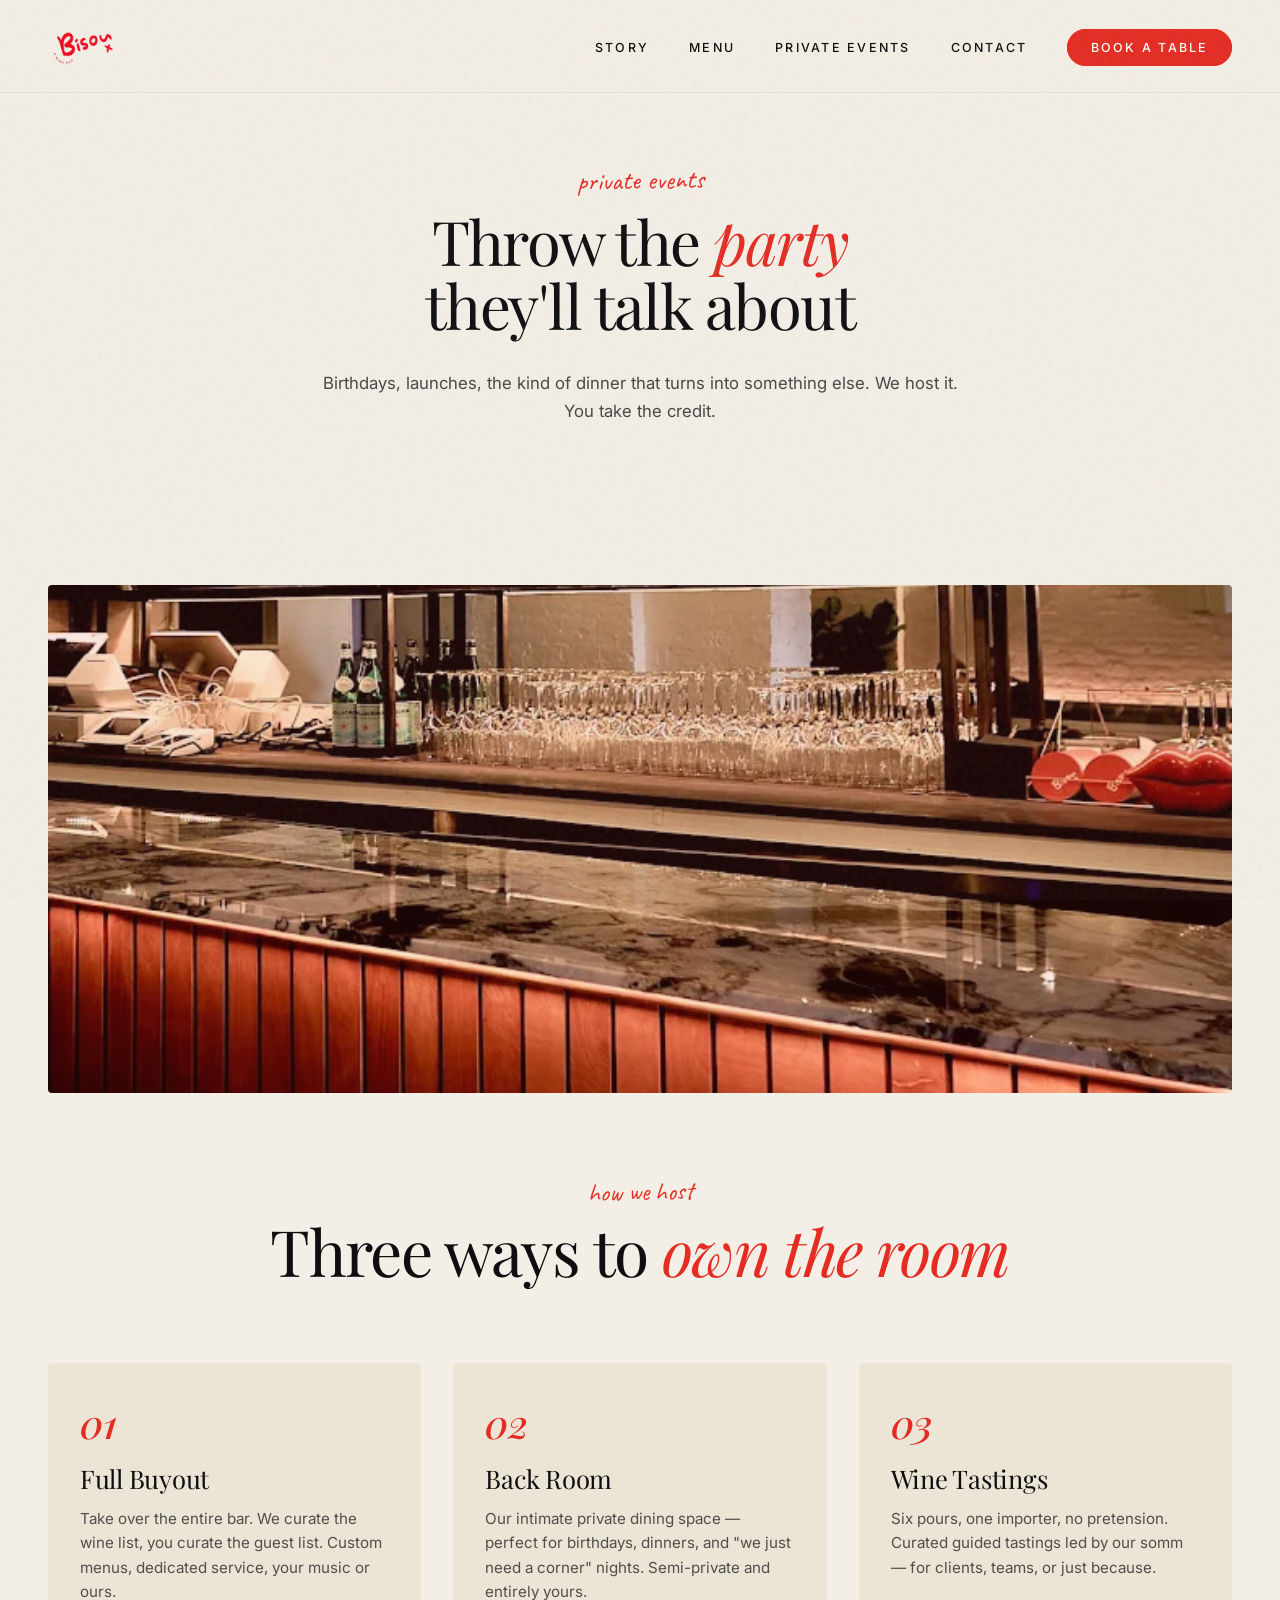
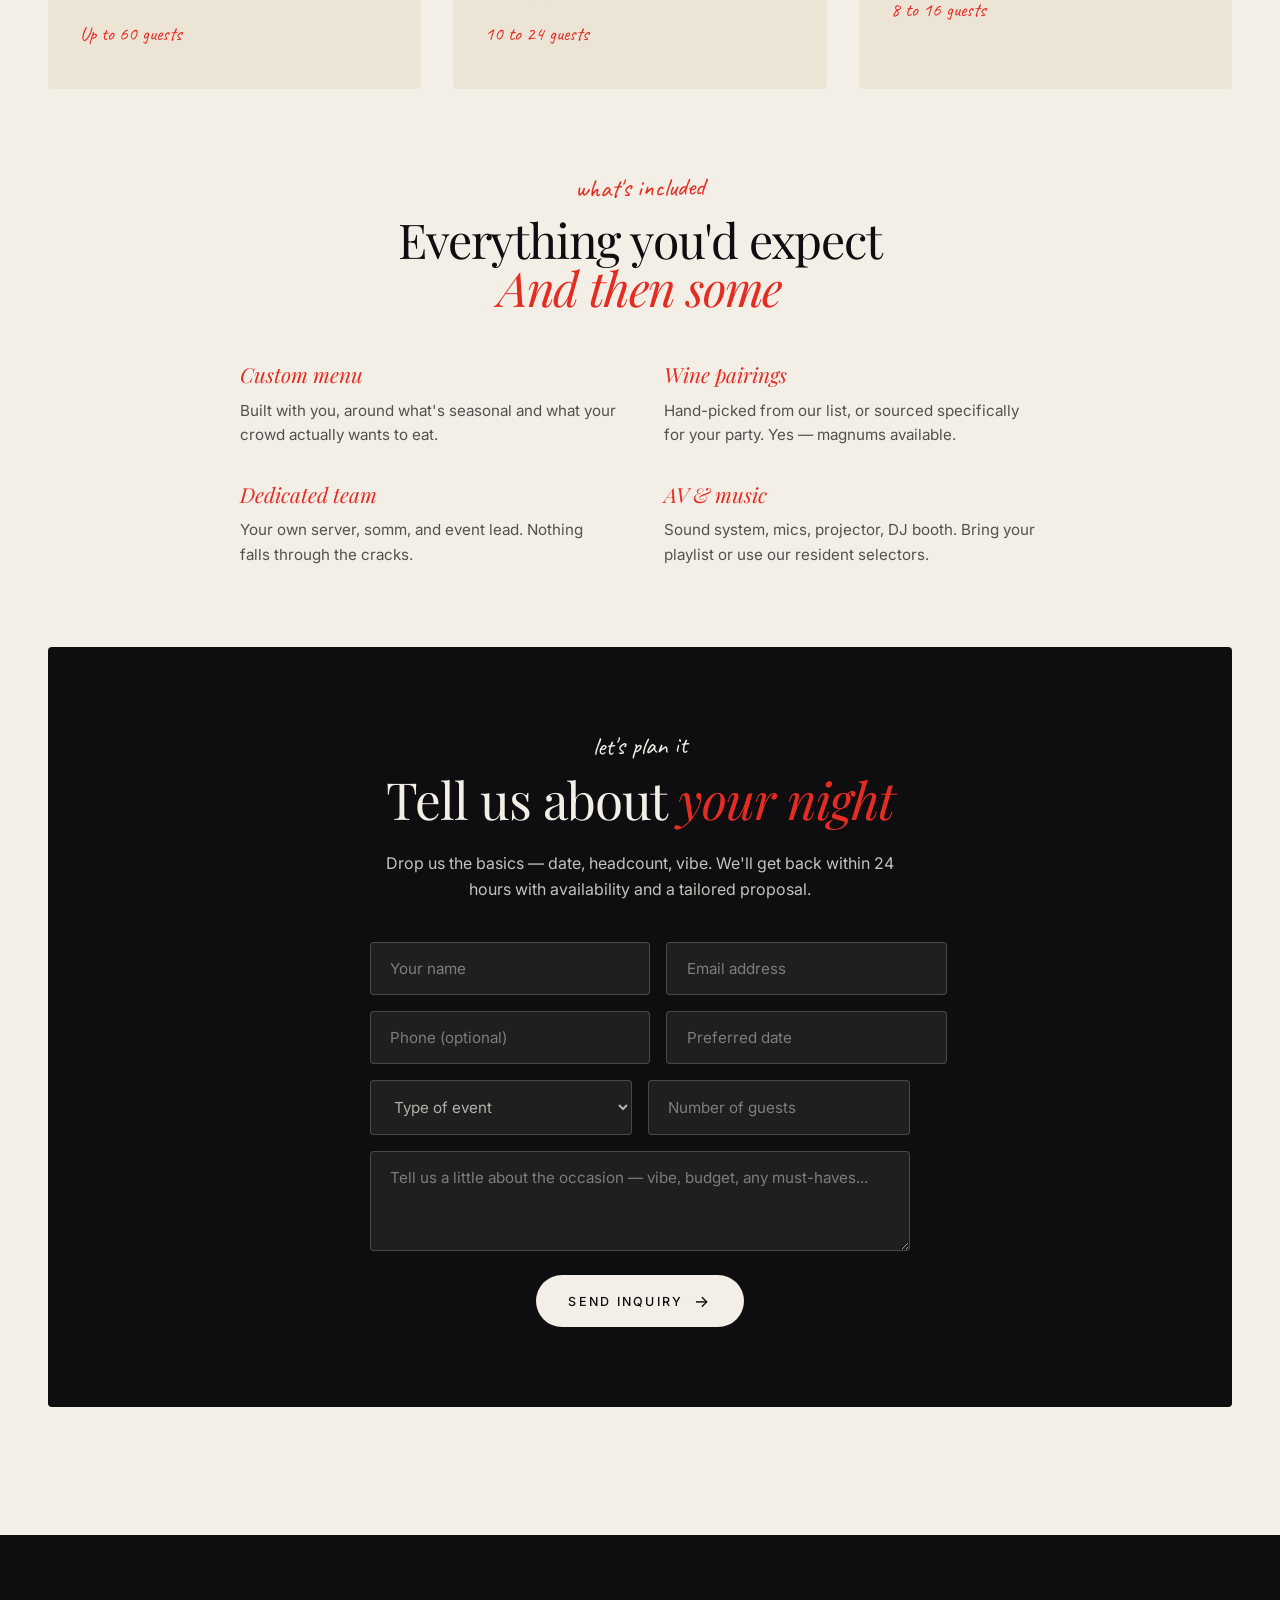
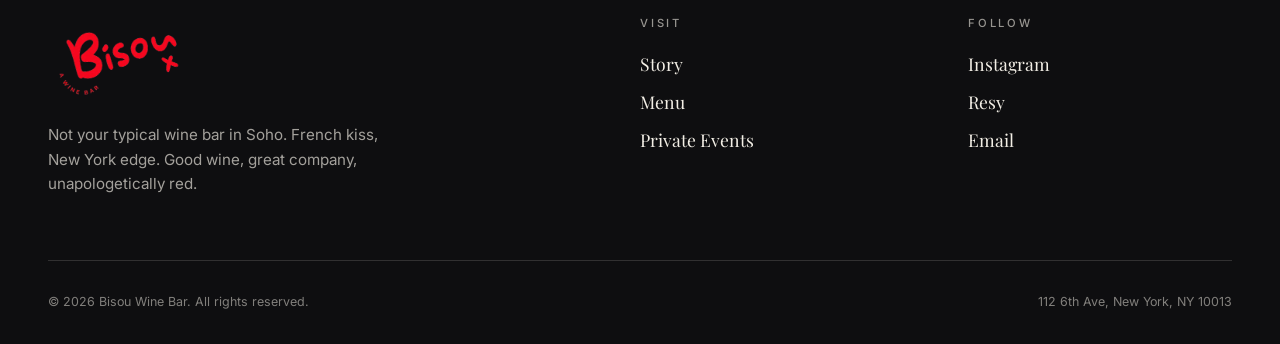
==== events.html @ 3c7ae7d9 "Initial Bisou website" ====
<!DOCTYPE html>
<html lang="en">
<head>
<meta charset="UTF-8">
<meta name="viewport" content="width=device-width, initial-scale=1.0">

<title>Private Events — Bisou Wine Bar Soho NYC | Buyouts, Private Dining, Tastings</title>
<meta name="description" content="Host your private event at Bisou Wine Bar in Soho. Full buyouts up to 60 guests, back-room private dining, wine tastings, and chef's table experiences.">
<link rel="canonical" href="https://bisounyc.com/events.html">
<meta name="robots" content="index, follow">

<meta property="og:title" content="Private Events at Bisou Wine Bar Soho NYC">
<meta property="og:description" content="Buyouts, private dining, wine tastings — turn your night into something they'll talk about.">
<meta property="og:url" content="https://bisounyc.com/events.html">
<meta property="og:type" content="website">

<script type="application/ld+json">
{
  "@context": "https://schema.org",
  "@type": "Service",
  "name": "Private Events at Bisou Wine Bar",
  "provider": {
    "@type": "BarOrPub",
    "name": "Bisou Wine Bar",
    "address": {
      "@type": "PostalAddress",
      "streetAddress": "112 6th Ave",
      "addressLocality": "New York",
      "addressRegion": "NY",
      "postalCode": "10013"
    }
  },
  "description": "Private dining, full buyouts, wine tastings and chef's table experiences in Soho, NYC.",
  "areaServed": "New York",
  "serviceType": "Private Event Venue"
}
</script>

<link rel="preconnect" href="https://fonts.googleapis.com">
<link rel="preconnect" href="https://fonts.gstatic.com" crossorigin>
<link href="https://fonts.googleapis.com/css2?family=Playfair+Display:ital,wght@0,400;0,500;0,700;1,400;1,500;1,700&family=Inter:wght@300;400;500;600&family=Caveat:wght@400;600&display=swap" rel="stylesheet">
<link rel="stylesheet" href="styles.css">
</head>
<body>

<nav id="nav" class="solid" aria-label="Main navigation">
  <a href="index.html" class="nav-logo" aria-label="Bisou home"><img src="images/logo.png" alt="Bisou — A Wine Bar"></a>
  <ul class="nav-links">
    <li><a href="index.html#story">Story</a></li>
    <li><a href="menu.html">Menu</a></li>
    <li><a href="events.html">Private Events</a></li>
    <li><a href="index.html#contact">Contact</a></li>
    <li><a href="https://resy.com/cities/new-york-ny/venues/bisou" target="_blank" rel="noopener" class="nav-cta" data-resy>Book a Table</a></li>
  </ul>
</nav>

<header class="page-hero">
  <span class="section-label">private events</span>
  <h1>Throw the <em>party</em><br>they'll talk about</h1>
  <p class="lead">Birthdays, launches, the kind of dinner that turns into something else. We host it. You take the credit.</p>
</header>

<main class="events-page">

  <div class="events-hero-image" role="img" aria-label="Private event setup at Bisou Wine Bar"></div>

  <section style="margin-bottom: 5rem;">
    <span class="section-label" style="display: block; text-align: center;">how we host</span>
    <h2 class="section-title" style="text-align: center;">Three ways to <em>own the room</em></h2>
  </section>

  <div class="events-types">
    <div class="event-type">
      <div class="num">01</div>
      <h3>Full Buyout</h3>
      <p>Take over the entire bar. We curate the wine list, you curate the guest list. Custom menus, dedicated service, your music or ours.</p>
      <span class="capacity">Up to 60 guests</span>
    </div>
    <div class="event-type">
      <div class="num">02</div>
      <h3>Back Room</h3>
      <p>Our intimate private dining space — perfect for birthdays, dinners, and "we just need a corner" nights. Semi-private and entirely yours.</p>
      <span class="capacity">10 to 24 guests</span>
    </div>
    <div class="event-type">
      <div class="num">03</div>
      <h3>Wine Tastings</h3>
      <p>Six pours, one importer, no pretension. Curated guided tastings led by our somm — for clients, teams, or just because.</p>
      <span class="capacity">8 to 16 guests</span>
    </div>
  </div>

  <section style="margin-bottom: 5rem;">
    <div style="max-width: 800px; margin: 0 auto; text-align: center;">
      <span class="section-label">what's included</span>
      <h2 class="section-title" style="font-size: clamp(2rem, 4vw, 3rem);">Everything you'd expect<br><em>And then some</em></h2>
      <div style="display: grid; grid-template-columns: repeat(2, 1fr); gap: 2rem 3rem; margin-top: 3rem; text-align: left;">
        <div>
          <div style="font-family: var(--display); font-style: italic; color: var(--bisou-red); font-size: 1.3rem; margin-bottom: 0.5rem;">Custom menu</div>
          <p style="color: rgba(14,14,16,0.7); font-size: 0.95rem; line-height: 1.6;">Built with you, around what's seasonal and what your crowd actually wants to eat.</p>
        </div>
        <div>
          <div style="font-family: var(--display); font-style: italic; color: var(--bisou-red); font-size: 1.3rem; margin-bottom: 0.5rem;">Wine pairings</div>
          <p style="color: rgba(14,14,16,0.7); font-size: 0.95rem; line-height: 1.6;">Hand-picked from our list, or sourced specifically for your party. Yes — magnums available.</p>
        </div>
        <div>
          <div style="font-family: var(--display); font-style: italic; color: var(--bisou-red); font-size: 1.3rem; margin-bottom: 0.5rem;">Dedicated team</div>
          <p style="color: rgba(14,14,16,0.7); font-size: 0.95rem; line-height: 1.6;">Your own server, somm, and event lead. Nothing falls through the cracks.</p>
        </div>
        <div>
          <div style="font-family: var(--display); font-style: italic; color: var(--bisou-red); font-size: 1.3rem; margin-bottom: 0.5rem;">AV & music</div>
          <p style="color: rgba(14,14,16,0.7); font-size: 0.95rem; line-height: 1.6;">Sound system, mics, projector, DJ booth. Bring your playlist or use our resident selectors.</p>
        </div>
      </div>
    </div>
  </section>

  <!-- INQUIRY FORM -->
  <div class="event-cta">
    <span class="section-label" style="color: var(--warm-ivory);">let's plan it</span>
    <h2>Tell us about <em>your night</em></h2>
    <p>Drop us the basics — date, headcount, vibe. We'll get back within 24 hours with availability and a tailored proposal.</p>

    <form class="event-form" id="eventForm" onsubmit="handleFormSubmit(event)">
      <div class="form-row">
        <input type="text" name="name" placeholder="Your name" required>
        <input type="email" name="email" placeholder="Email address" required>
      </div>
      <div class="form-row">
        <input type="tel" name="phone" placeholder="Phone (optional)">
        <input type="text" name="date" placeholder="Preferred date" required>
      </div>
      <div class="form-row">
        <select name="type" required>
          <option value="">Type of event</option>
          <option value="buyout">Full buyout</option>
          <option value="backroom">Back room / private dining</option>
          <option value="tasting">Wine tasting</option>
          <option value="other">Something else</option>
        </select>
        <input type="number" name="guests" placeholder="Number of guests" min="2" max="80" required>
      </div>
      <textarea name="details" placeholder="Tell us a little about the occasion — vibe, budget, any must-haves..."></textarea>
      <button type="submit" class="btn btn-light">Send inquiry</button>
    </form>
  </div>

</main>

<!-- FOOTER -->
<footer>
  <div class="footer-top">
    <div class="footer-brand">
      <img src="images/logo.png" alt="Bisou — A Wine Bar" class="footer-logo">
      <p>Not your typical wine bar in Soho. French kiss, New York edge. Good wine, great company, unapologetically red.</p>
    </div>
    <div class="footer-col">
      <h5>Visit</h5>
      <ul>
        <li><a href="index.html#story">Story</a></li>
        <li><a href="menu.html">Menu</a></li>
        <li><a href="events.html">Private Events</a></li>
      </ul>
    </div>
    <div class="footer-col">
      <h5>Follow</h5>
      <ul>
        <li><a href="https://www.instagram.com/bisoubarnyc/" target="_blank" rel="noopener">Instagram</a></li>
        <li><a href="https://resy.com/cities/ny/bisou" target="_blank" rel="noopener">Resy</a></li>
        <li><a href="mailto:hello@bisounyc.com">Email</a></li>
      </ul>
    </div>
  </div>
  <div class="footer-bottom">
    <span>© 2026 Bisou Wine Bar. All rights reserved.</span>
    <span>112 6th Ave, New York, NY 10013</span>
  </div>
</footer>

<script async src="https://widgets.resy.com/embed.js"></script>
<script src="script.js"></script>
<script>
  function handleFormSubmit(e) {
    e.preventDefault();
    const data = new FormData(e.target);
    const subject = encodeURIComponent('Private event inquiry — ' + (data.get('name') || ''));
    const body = encodeURIComponent(
      `Name: ${data.get('name')}\n` +
      `Email: ${data.get('email')}\n` +
      `Phone: ${data.get('phone') || '—'}\n` +
      `Date: ${data.get('date')}\n` +
      `Event type: ${data.get('type')}\n` +
      `Guests: ${data.get('guests')}\n\n` +
      `Details:\n${data.get('details') || '—'}`
    );
    window.location.href = `mailto:events@bisounyc.com?subject=${subject}&body=${body}`;
  }
</script>
</body>
</html>
---- styles.css ----
:root {
  --bisou-red: #E42C23;
  --bisou-red-deep: #B8221A;
  --warm-ivory: #F3EFE6;
  --ivory-soft: #ECE5D6;
  --midnight: #0E0E10;
  --soft-blue: #49607A;
  --deep-wine: #4A0D0D;
  --display: 'Playfair Display', serif;
  --body: 'Inter', sans-serif;
  --hand: 'Caveat', cursive;
}

* { margin: 0; padding: 0; box-sizing: border-box; }
html { scroll-behavior: smooth; }
body {
  font-family: var(--body);
  background: var(--warm-ivory);
  color: var(--midnight);
  overflow-x: hidden;
  font-weight: 400;
  line-height: 1.5;
  -webkit-font-smoothing: antialiased;
}

/* Grain overlay */
body::before {
  content: '';
  position: fixed;
  inset: 0;
  pointer-events: none;
  opacity: 0.06;
  z-index: 9999;
  background-image: url("data:image/svg+xml,%3Csvg viewBox='0 0 200 200' xmlns='http://www.w3.org/2000/svg'%3E%3Cfilter id='n'%3E%3CfeTurbulence type='fractalNoise' baseFrequency='0.9' numOctaves='3'/%3E%3C/filter%3E%3Crect width='100%25' height='100%25' filter='url(%23n)'/%3E%3C/svg%3E");
}

/* ============ NAV ============ */
nav {
  position: fixed;
  top: 0; left: 0; right: 0;
  z-index: 100;
  padding: 1.5rem 3rem;
  display: flex;
  justify-content: space-between;
  align-items: center;
  transition: all 0.4s ease;
  mix-blend-mode: difference;
}

nav.scrolled {
  mix-blend-mode: normal;
  background: rgba(243, 239, 230, 0.92);
  backdrop-filter: blur(20px);
  padding: 1rem 3rem;
  border-bottom: 1px solid rgba(14, 14, 16, 0.06);
}

nav.solid {
  mix-blend-mode: normal;
  background: rgba(243, 239, 230, 0.92);
  backdrop-filter: blur(20px);
  border-bottom: 1px solid rgba(14, 14, 16, 0.06);
}

.nav-logo {
  display: inline-flex;
  align-items: center;
  text-decoration: none;
  line-height: 0;
}

.nav-logo img {
  height: 44px;
  width: auto;
  display: block;
}

.nav-links {
  display: flex;
  gap: 2.5rem;
  list-style: none;
  align-items: center;
}

.nav-links a {
  color: white;
  text-decoration: none;
  font-size: 0.78rem;
  letter-spacing: 0.18em;
  text-transform: uppercase;
  font-weight: 500;
  transition: opacity 0.2s;
}

nav.scrolled .nav-links a,
nav.solid .nav-links a { color: var(--midnight); }

.nav-links a:hover { opacity: 0.6; }

.nav-cta {
  padding: 0.6rem 1.4rem;
  border: 1px solid white;
  color: white !important;
  border-radius: 100px;
  transition: all 0.3s !important;
}

nav.scrolled .nav-cta,
nav.solid .nav-cta {
  border-color: var(--bisou-red);
  background: var(--bisou-red);
  color: white !important;
}

.nav-cta:hover {
  background: white;
  color: var(--midnight) !important;
  opacity: 1 !important;
}

nav.scrolled .nav-cta:hover,
nav.solid .nav-cta:hover {
  background: var(--bisou-red-deep);
  border-color: var(--bisou-red-deep);
  color: white !important;
}

/* ============ HERO ============ */
.hero {
  height: 100vh;
  position: relative;
  overflow: hidden;
  display: flex;
  align-items: flex-end;
  color: white;
}

.hero-video {
  position: absolute;
  inset: 0;
  width: 100%;
  height: 100%;
  object-fit: cover;
  z-index: 0;
}

.hero-overlay {
  position: absolute;
  inset: 0;
  background:
    linear-gradient(180deg, rgba(14,14,16,0.4) 0%, rgba(14,14,16,0) 30%, rgba(14,14,16,0) 50%, rgba(14,14,16,0.75) 100%);
  z-index: 1;
}

.hero-content {
  position: relative;
  z-index: 2;
  padding: 0 3rem 5rem;
  width: 100%;
  max-width: 900px;
  display: flex;
  flex-direction: column;
  align-items: flex-start;
}

.hero-eyebrow {
  font-family: var(--hand);
  font-size: 1.5rem;
  color: var(--bisou-red);
  margin-bottom: 0.5rem;
  transform: rotate(-2deg);
  display: inline-block;
  opacity: 0;
  animation: fadeUp 1s 0.4s forwards;
  text-transform: lowercase;
}

.hero h1 {
  font-family: var(--display);
  font-weight: 400;
  font-size: clamp(2.8rem, 6vw, 5.5rem);
  line-height: 0.95;
  letter-spacing: -0.025em;
  margin-bottom: 1.8rem;
  opacity: 0;
  animation: fadeUp 1.2s 0.6s forwards;
}

.hero h1 em {
  font-style: italic;
  color: var(--bisou-red);
  font-weight: 500;
}

.hero-meta {
  display: flex;
  flex-direction: column;
  align-items: flex-start;
  gap: 1.2rem;
  opacity: 0;
  animation: fadeUp 1s 1s forwards;
}

.meta-row {
  display: flex;
  align-items: baseline;
  gap: 0.8rem;
}

.meta-label {
  font-size: 0.7rem;
  letter-spacing: 0.25em;
  text-transform: uppercase;
  opacity: 0.7;
}

.meta-value {
  font-family: var(--display);
  font-style: italic;
  font-size: 1.1rem;
  font-weight: 400;
}

.hero-scroll {
  position: absolute;
  bottom: 2rem;
  left: 50%;
  transform: translateX(-50%);
  z-index: 2;
  color: white;
  font-size: 0.7rem;
  letter-spacing: 0.3em;
  text-transform: uppercase;
  opacity: 0;
  animation: fadeUp 1s 1.4s forwards;
}

.hero-scroll::after {
  content: '';
  display: block;
  width: 1px;
  height: 30px;
  background: white;
  margin: 0.8rem auto 0;
  animation: scrollLine 2s ease-in-out infinite;
}

@keyframes scrollLine {
  0%, 100% { transform: scaleY(0.3); transform-origin: top; }
  50% { transform: scaleY(1); }
}

@keyframes fadeUp {
  from { opacity: 0; transform: translateY(30px); }
  to { opacity: 1; transform: translateY(0); }
}

/* ============ MARQUEE ============ */
.marquee {
  background: var(--bisou-red);
  color: var(--warm-ivory);
  padding: 1.5rem 0;
  overflow: hidden;
  border-top: 1px solid rgba(243,239,230,0.15);
  border-bottom: 1px solid rgba(243,239,230,0.15);
}

.marquee-track {
  display: flex;
  align-items: center;
  gap: 3rem;
  animation: marquee 40s linear infinite;
  white-space: nowrap;
  font-family: var(--display);
  font-style: italic;
  font-size: 1.2rem;
  font-weight: 400;
}

.marquee-track span {
  display: inline-flex;
  align-items: center;
  gap: 3rem;
}

.marquee-track span::after {
  content: '';
  display: inline-block;
  width: 60px;
  height: 60px;
  background-position: center;
  background-repeat: no-repeat;
  background-size: contain;
  filter: brightness(0) invert(1);
  opacity: 0.95;
}

.marquee-track span:nth-child(5n+1)::after { background-image: url('images/banner/cheers.png'); }
.marquee-track span:nth-child(5n+2)::after { background-image: url('images/banner/cheese.png'); }
.marquee-track span:nth-child(5n+3)::after { background-image: url('images/banner/disco.png'); }
.marquee-track span:nth-child(5n+4)::after { background-image: url('images/banner/glass.png'); }
.marquee-track span:nth-child(5n+5)::after { background-image: url('images/banner/kisso.png'); }

@keyframes marquee { to { transform: translateX(-50%); } }

/* ============ SECTION BASE ============ */
section.story,
section.menu-teaser,
section.events-teaser,
section.reservation,
section.contact {
  padding: 5rem 3rem;
  position: relative;
}

.section-label {
  font-family: var(--hand);
  color: var(--bisou-red);
  font-size: 1.6rem;
  margin-bottom: 0.5rem;
  transform: rotate(-1deg);
  display: inline-block;
}

.section-title {
  font-family: var(--display);
  font-size: clamp(2.5rem, 5vw, 4.5rem);
  line-height: 1;
  letter-spacing: -0.025em;
  font-weight: 400;
  margin-bottom: 2rem;
}

.section-title em {
  font-style: italic;
  color: var(--bisou-red);
}

.lead {
  font-family: var(--display);
  font-size: 1.4rem;
  font-style: italic;
  line-height: 1.4;
  margin-bottom: 1.5rem;
  font-weight: 400;
}

/* ============ STORY ============ */
.story {
  display: grid;
  grid-template-columns: 1fr 1fr;
  gap: 5rem;
  align-items: center;
  max-width: 1400px;
  margin: 0 auto;
}

.story-image {
  position: relative;
  aspect-ratio: 4/5;
  background: var(--bisou-red);
  border-radius: 4px;
  overflow: hidden;
}

.story-image::before {
  content: '';
  position: absolute;
  inset: 0;
  background: url('https://images.unsplash.com/photo-1510812431401-41d2bd2722f3?w=900&q=80') center/cover;
  mix-blend-mode: multiply;
  opacity: 0.85;
}

.story-image::after {
  content: 'xx';
  position: absolute;
  bottom: 1.5rem;
  right: 2rem;
  font-family: var(--hand);
  color: var(--warm-ivory);
  font-size: 5rem;
  line-height: 1;
  transform: rotate(-8deg);
}

.story-text p {
  font-size: 1.1rem;
  line-height: 1.7;
  margin-bottom: 1.5rem;
  color: rgba(14, 14, 16, 0.78);
  max-width: 480px;
}

.story-text p.lead {
  color: var(--midnight);
}

.story-stats {
  margin-top: 3rem;
  display: flex;
  gap: 3rem;
  border-top: 1px solid rgba(14,14,16,0.15);
  padding-top: 2rem;
}

.stat-num {
  font-family: var(--display);
  font-style: italic;
  font-size: 2.6rem;
  color: var(--bisou-red);
  line-height: 1;
  font-weight: 500;
}

.stat-label {
  font-size: 0.7rem;
  letter-spacing: 0.2em;
  text-transform: uppercase;
  opacity: 0.6;
  margin-top: 0.4rem;
}

/* ============ MENU TEASER (dark) ============ */
.menu-teaser {
  background: var(--midnight);
  color: var(--warm-ivory);
}

.menu-teaser .section-title { color: var(--warm-ivory); }
.menu-teaser .section-title em { color: var(--bisou-red); }

.menu-teaser-inner {
  max-width: 1400px;
  margin: 0 auto;
  display: grid;
  grid-template-columns: 1fr 1fr;
  gap: 5rem;
  align-items: center;
}

.menu-teaser-text .lead {
  font-family: var(--body);
  font-style: normal;
  font-size: 1.05rem;
  font-weight: 400;
  line-height: 1.65;
  letter-spacing: 0;
  color: rgba(243,239,230,0.85);
  margin-bottom: 2.5rem;
  max-width: 460px;
}

.menu-teaser-cats {
  display: flex;
  flex-direction: column;
  gap: 1rem;
  margin-bottom: 2.5rem;
  border-top: 1px solid rgba(243,239,230,0.15);
}

.cat {
  display: flex;
  align-items: baseline;
  gap: 1.5rem;
  padding: 1.2rem 0;
  border-bottom: 1px solid rgba(243,239,230,0.15);
}

.cat-num {
  font-family: var(--display);
  font-style: italic;
  color: var(--bisou-red);
  font-size: 1.1rem;
  font-weight: 500;
}

.cat-name {
  font-family: var(--display);
  font-size: 1.4rem;
  letter-spacing: -0.01em;
  color: var(--warm-ivory);
}

.menu-teaser .btn-light {
  background: var(--warm-ivory);
  color: var(--midnight);
}

.menu-teaser-image {
  aspect-ratio: 4/5;
  background:
    linear-gradient(rgba(228,44,35,0.05), rgba(228,44,35,0.05)),
    url('images/menu-pasta.jpg') center/cover;
  border-radius: 4px;
  position: relative;
}

.menu-teaser-image::after {
  content: '';
  position: absolute;
  top: 1.5rem;
  left: 1.5rem;
  width: 56px;
  height: 56px;
  background: url('images/xx.png') center/contain no-repeat;
}

/* ============ EVENTS TEASER ============ */
.events-teaser {
  background: var(--warm-ivory);
  position: relative;
  overflow: hidden;
}

.events-teaser-dj {
  position: absolute;
  top: 4rem;
  right: 6rem;
  width: clamp(90px, 11vw, 150px);
  height: auto;
  transform: rotate(12deg);
  transform-origin: center;
  z-index: 2;
  pointer-events: none;
}

.events-teaser-inner {
  max-width: 1400px;
  margin: 0 auto;
  display: grid;
  grid-template-columns: 1fr 1fr;
  gap: 5rem;
  align-items: center;
}

.events-teaser-image {
  aspect-ratio: 4/5;
  background:
    linear-gradient(rgba(228,44,35,0.1), rgba(228,44,35,0.1)),
    url('images/private-events.webp') center/cover;
  border-radius: 4px;
  position: relative;
}

.events-teaser-text .lead {
  color: var(--midnight);
}

.events-teaser-text p {
  font-size: 1.05rem;
  line-height: 1.7;
  color: rgba(14,14,16,0.78);
  max-width: 460px;
  margin-bottom: 2rem;
}

/* ============ BUTTONS ============ */
.btn {
  display: inline-flex;
  align-items: center;
  gap: 0.7rem;
  padding: 1rem 2rem;
  background: var(--bisou-red);
  color: var(--warm-ivory);
  border: none;
  border-radius: 100px;
  font-family: var(--body);
  font-size: 0.78rem;
  letter-spacing: 0.18em;
  text-transform: uppercase;
  font-weight: 500;
  cursor: pointer;
  text-decoration: none;
  transition: all 0.3s;
}

.btn:hover {
  background: var(--bisou-red-deep);
  transform: translateY(-2px);
}

.btn-light {
  background: var(--warm-ivory);
  color: var(--midnight);
}

.btn-light:hover { background: white; }

.btn-outline {
  background: transparent;
  color: var(--midnight);
  border: 1px solid var(--midnight);
}

.btn-outline:hover {
  background: var(--midnight);
  color: var(--warm-ivory);
}

.btn-ghost {
  background: transparent;
  border: 1px solid var(--warm-ivory);
  color: var(--warm-ivory);
}

.btn-ghost:hover {
  background: var(--warm-ivory);
  color: var(--bisou-red);
}

.btn::after {
  content: '→';
  font-size: 1rem;
  transition: transform 0.3s;
}

.btn:hover::after { transform: translateX(4px); }

/* ============ RESERVATION ============ */
.reservation {
  background: var(--bisou-red);
  color: var(--warm-ivory);
  text-align: center;
  padding: 9rem 3rem;
  position: relative;
  overflow: hidden;
}

.reservation::before,
.reservation::after {
  content: '';
  position: absolute;
  width: 160px;
  height: 160px;
  background: url('images/kiss.png') center/contain no-repeat;
  filter: brightness(0) invert(1);
  opacity: 0.4;
}
.reservation::before { top: 2.5rem; left: 5%; transform: rotate(-12deg); }
.reservation::after { bottom: 2.5rem; right: 5%; transform: rotate(15deg); }

.reservation h2 {
  font-family: var(--display);
  font-size: clamp(2.8rem, 6vw, 5.5rem);
  line-height: 1;
  letter-spacing: -0.025em;
  font-weight: 400;
  margin-bottom: 2rem;
  max-width: 1000px;
  margin-left: auto;
  margin-right: auto;
}

.reservation h2 em { font-style: italic; }

.reservation p {
  font-size: 1.1rem;
  max-width: 540px;
  margin: 0 auto 2.5rem;
  opacity: 0.92;
  line-height: 1.6;
}

.resy-buttons {
  display: flex;
  gap: 1rem;
  justify-content: center;
  flex-wrap: wrap;
}

/* ============ CONTACT ============ */
.contact {
  max-width: 1400px;
  margin: 0 auto;
}

.contact-grid {
  display: grid;
  grid-template-columns: 1fr 1fr;
  gap: 4rem;
  align-items: center;
  max-width: 1100px;
  margin: 0 auto;
}

.contact-info {
  display: flex;
  flex-direction: column;
  gap: 2.5rem;
}

.contact-block .contact-label {
  font-family: var(--hand);
  color: var(--bisou-red);
  font-size: 1.3rem;
  margin-bottom: 0.4rem;
}

.contact-block .contact-content {
  font-family: var(--display);
  font-size: 1.3rem;
  font-weight: 400;
  line-height: 1.4;
  font-style: normal;
}

.contact-block .contact-content a {
  color: inherit;
  text-decoration: none;
  border-bottom: 1px solid transparent;
  transition: border-color 0.3s;
}

.contact-block .contact-content a:hover {
  border-color: var(--bisou-red);
}

.hours-table {
  display: grid;
  grid-template-columns: auto 1fr;
  gap: 0.6rem 2rem;
  font-size: 1rem;
}

.hours-table .day {
  font-family: var(--body);
  font-weight: 500;
}

.hours-table .time {
  font-family: var(--display);
  font-style: italic;
  color: rgba(14,14,16,0.7);
}

.map-link {
  display: block;
  border-radius: 4px;
  overflow: hidden;
  position: relative;
  aspect-ratio: 1/1;
  width: 100%;
  max-width: 500px;
  margin: 0 auto;
  box-shadow: 0 8px 24px rgba(14,14,16,0.08);
  transition: transform 0.3s ease, box-shadow 0.3s ease;
}

.map-link:hover {
  transform: translateY(-2px);
  box-shadow: 0 12px 32px rgba(14,14,16,0.12);
}

.map-embed {
  width: 100%;
  height: 100%;
  border: 0;
  display: block;
}

/* ============ FOOTER ============ */
footer {
  background: var(--midnight);
  color: var(--warm-ivory);
  padding: 5rem 3rem 2rem;
}

.footer-top {
  max-width: 1400px;
  margin: 0 auto;
  display: grid;
  grid-template-columns: 2fr 1fr 1fr;
  gap: 4rem;
  padding-bottom: 4rem;
  border-bottom: 1px solid rgba(243,239,230,0.15);
}

.footer-brand h3 {
  font-family: var(--display);
  font-style: italic;
  font-size: 4rem;
  color: var(--bisou-red);
  line-height: 1;
  margin-bottom: 1rem;
  font-weight: 700;
}

.footer-logo {
  height: 88px;
  width: auto;
  display: block;
  margin-bottom: 1.25rem;
}

.footer-brand p {
  opacity: 0.65;
  max-width: 360px;
  line-height: 1.6;
  font-size: 0.95rem;
}

.footer-col h5 {
  font-size: 0.7rem;
  letter-spacing: 0.25em;
  text-transform: uppercase;
  margin-bottom: 1.2rem;
  opacity: 0.6;
  font-weight: 500;
}

.footer-col ul {
  list-style: none;
  display: flex;
  flex-direction: column;
  gap: 0.7rem;
}

.footer-col a {
  color: var(--warm-ivory);
  text-decoration: none;
  font-family: var(--display);
  font-size: 1.1rem;
  transition: color 0.3s;
}

.footer-col a:hover { color: var(--bisou-red); }

.footer-bottom {
  max-width: 1400px;
  margin: 2rem auto 0;
  display: flex;
  justify-content: space-between;
  font-size: 0.78rem;
  opacity: 0.5;
  flex-wrap: wrap;
  gap: 1rem;
}

/* ============ MENU PAGE ============ */
.page-hero {
  padding: 10rem 3rem 4rem;
  background: var(--warm-ivory);
  text-align: center;
  position: relative;
}

.page-hero .section-label { font-size: 1.7rem; }

.page-hero h1 {
  font-family: var(--display);
  font-size: clamp(2.2rem, 4.8vw, 4rem);
  line-height: 1.05;
  letter-spacing: -0.025em;
  font-weight: 400;
  margin-bottom: 2rem;
}

.page-hero h1 em {
  font-style: italic;
  color: var(--bisou-red);
}

.page-hero .lead {
  font-family: var(--body);
  font-style: normal;
  font-size: 1.05rem;
  font-weight: 400;
  line-height: 1.65;
  letter-spacing: 0;
  max-width: 640px;
  margin: 0 auto 2rem;
  color: rgba(14,14,16,0.75);
}

.menu-tabs {
  display: flex;
  gap: 0.7rem;
  justify-content: center;
  flex-wrap: wrap;
  margin-top: 2rem;
}

.menu-tab {
  padding: 0.7rem 1.4rem;
  background: transparent;
  border: 1px solid rgba(14,14,16,0.2);
  color: var(--midnight);
  border-radius: 100px;
  cursor: pointer;
  font-family: var(--body);
  font-size: 0.78rem;
  letter-spacing: 0.18em;
  text-transform: uppercase;
  transition: all 0.3s;
  font-weight: 500;
}

.menu-tab.active,
.menu-tab:hover {
  background: var(--bisou-red);
  border-color: var(--bisou-red);
  color: var(--warm-ivory);
}

.menu-page {
  max-width: 1100px;
  margin: 0 auto;
  padding: 4rem 3rem 8rem;
}

.menu-section {
  margin-bottom: 5rem;
  scroll-margin-top: 100px;
}

.menu-section-title {
  font-family: var(--display);
  font-size: clamp(1.8rem, 3vw, 2.6rem);
  font-weight: 400;
  letter-spacing: -0.02em;
  margin-bottom: 0.5rem;
  display: flex;
  align-items: baseline;
  gap: 1rem;
}

.menu-section-title::before {
  content: '✦';
  color: var(--bisou-red);
  font-size: 1.2rem;
}

.menu-section-sub {
  font-family: var(--hand);
  color: var(--bisou-red);
  font-size: 1.3rem;
  margin-bottom: 2rem;
  display: inline-block;
}

.menu-grid-2col {
  display: grid;
  grid-template-columns: 1fr 1fr;
  gap: 2.5rem 4rem;
}

.menu-grid-1col {
  display: flex;
  flex-direction: column;
  gap: 1.5rem;
}

.menu-item {
  border-bottom: 1px dashed rgba(14,14,16,0.15);
  padding-bottom: 1.2rem;
}

.menu-item-head {
  display: flex;
  justify-content: space-between;
  align-items: baseline;
  gap: 1rem;
  margin-bottom: 0.4rem;
}

.menu-item h4 {
  font-family: var(--display);
  font-size: 1.3rem;
  font-weight: 500;
  letter-spacing: -0.01em;
}

.menu-item h4 em {
  font-style: italic;
  font-weight: 400;
}

.menu-item .price {
  font-family: var(--display);
  font-style: italic;
  color: var(--bisou-red);
  font-size: 1.1rem;
  font-weight: 500;
  white-space: nowrap;
}

.menu-item .desc {
  font-size: 0.95rem;
  color: rgba(14,14,16,0.7);
  line-height: 1.5;
}

.menu-item .badge {
  font-size: 0.7rem;
  color: var(--bisou-red);
  font-weight: 600;
  letter-spacing: 0.1em;
  margin-left: 0.5rem;
}

.wine-row {
  display: grid;
  grid-template-columns: 110px 1fr auto;
  gap: 1.5rem;
  align-items: baseline;
  padding: 0.9rem 0;
  border-bottom: 1px dashed rgba(14,14,16,0.12);
}

.wine-origin {
  font-family: var(--display);
  font-style: italic;
  color: rgba(14,14,16,0.5);
  font-size: 0.95rem;
}

.wine-name {
  font-family: var(--display);
  font-size: 1.1rem;
  font-weight: 500;
  letter-spacing: -0.01em;
}

.wine-price {
  font-family: var(--display);
  font-style: italic;
  color: var(--bisou-red);
  font-size: 1rem;
  font-weight: 500;
  white-space: nowrap;
}

.menu-disclaimer {
  margin-top: 4rem;
  padding-top: 2rem;
  border-top: 1px solid rgba(14,14,16,0.15);
  text-align: center;
  font-size: 0.75rem;
  color: rgba(14,14,16,0.55);
  letter-spacing: 0.05em;
  line-height: 1.6;
}

.menu-legend {
  display: flex;
  gap: 2rem;
  justify-content: center;
  margin-top: 2rem;
  font-size: 0.8rem;
  letter-spacing: 0.15em;
  text-transform: uppercase;
  color: rgba(14,14,16,0.65);
  flex-wrap: wrap;
}

.menu-legend strong { color: var(--bisou-red); margin-right: 0.4rem; }

/* ============ EVENTS PAGE ============ */
.events-page {
  max-width: 1400px;
  margin: 0 auto;
  padding: 4rem 3rem 8rem;
}

.events-hero-image {
  aspect-ratio: 21/9;
  background:
    linear-gradient(rgba(228,44,35,0.1), rgba(228,44,35,0.1)),
    url('images/private-events.webp') center/cover;
  border-radius: 4px;
  margin-bottom: 5rem;
}

.events-types {
  display: grid;
  grid-template-columns: repeat(3, 1fr);
  gap: 2rem;
  margin-bottom: 5rem;
}

.event-type {
  padding: 2.5rem 2rem;
  background: var(--ivory-soft);
  border-radius: 4px;
  transition: transform 0.4s;
}

.event-type:hover { transform: translateY(-4px); }

.event-type .num {
  font-family: var(--display);
  font-style: italic;
  font-size: 2.5rem;
  color: var(--bisou-red);
  font-weight: 500;
  line-height: 1;
  margin-bottom: 1rem;
}

.event-type h3 {
  font-family: var(--display);
  font-size: 1.6rem;
  font-weight: 400;
  letter-spacing: -0.01em;
  margin-bottom: 0.6rem;
}

.event-type p {
  font-size: 0.95rem;
  color: rgba(14,14,16,0.7);
  line-height: 1.6;
  margin-bottom: 1rem;
}

.event-type .capacity {
  font-family: var(--hand);
  color: var(--bisou-red);
  font-size: 1.2rem;
}

.event-cta {
  background: var(--midnight);
  color: var(--warm-ivory);
  padding: 5rem 3rem;
  border-radius: 4px;
  text-align: center;
}

.event-cta h2 {
  font-family: var(--display);
  font-size: clamp(2rem, 4vw, 3.2rem);
  line-height: 1.05;
  font-weight: 400;
  letter-spacing: -0.02em;
  margin-bottom: 1.5rem;
}

.event-cta h2 em {
  font-style: italic;
  color: var(--bisou-red);
}

.event-cta p {
  max-width: 540px;
  margin: 0 auto 2.5rem;
  opacity: 0.8;
  line-height: 1.6;
}

.event-form {
  max-width: 540px;
  margin: 0 auto;
  display: flex;
  flex-direction: column;
  gap: 1rem;
}

.event-form input,
.event-form textarea,
.event-form select {
  padding: 1rem 1.2rem;
  background: rgba(243,239,230,0.08);
  border: 1px solid rgba(243,239,230,0.2);
  border-radius: 4px;
  color: var(--warm-ivory);
  font-family: var(--body);
  font-size: 0.95rem;
  transition: border-color 0.3s;
}

.event-form input::placeholder,
.event-form textarea::placeholder { color: rgba(243,239,230,0.45); }

.event-form input:focus,
.event-form textarea:focus,
.event-form select:focus {
  outline: none;
  border-color: var(--bisou-red);
}

.event-form select { color: rgba(243,239,230,0.7); }
.event-form select option { color: var(--midnight); }

.event-form textarea {
  resize: vertical;
  min-height: 100px;
  font-family: var(--body);
}

.event-form button {
  align-self: center;
  margin-top: 0.5rem;
}

.form-row {
  display: grid;
  grid-template-columns: 1fr 1fr;
  gap: 1rem;
}

/* ============ RESPONSIVE ============ */
@media (max-width: 900px) {
  nav { padding: 1.2rem 1.5rem; }
  nav.scrolled, nav.solid { padding: 0.8rem 1.5rem; }
  .nav-links { display: none; }

  .hero-content { padding: 0 1.5rem 4rem; }

  section.story,
  section.menu-teaser,
  section.events-teaser,
  section.reservation,
  section.contact { padding: 5rem 1.5rem; }

  .story,
  .menu-teaser-inner,
  .events-teaser-inner,
  .contact-grid { grid-template-columns: 1fr; gap: 3rem; }

  .events-teaser-inner .events-teaser-image { order: -1; }
  .events-teaser-dj { width: 75px; top: 1rem; right: 1rem; transform: rotate(10deg); }

  .menu-grid-2col { grid-template-columns: 1fr; gap: 1.5rem; }
  .events-types { grid-template-columns: 1fr; }
  .form-row { grid-template-columns: 1fr; }

  .footer-top { grid-template-columns: 1fr; gap: 2.5rem; }
  .footer-brand h3 { font-size: 3rem; }
  .footer-logo { height: 70px; }
  .nav-logo img { height: 36px; }

  .events-page,
  .menu-page,
  .page-hero { padding-left: 1.5rem; padding-right: 1.5rem; }

  .page-hero { padding-top: 7rem; padding-bottom: 2.5rem; }
  .page-hero .section-label { font-size: 1.3rem; }
  .page-hero h1 {
    font-size: clamp(1.9rem, 8vw, 2.6rem);
    line-height: 1.1;
    margin-bottom: 1.5rem;
  }
  .page-hero h1 br { display: none; }
  .menu-tabs { gap: 0.5rem; margin-top: 1.5rem; }
  .menu-tab { padding: 0.55rem 1rem; font-size: 0.7rem; }

  .wine-row {
    grid-template-columns: 1fr auto;
    gap: 0.4rem 1rem;
  }
  .wine-origin { grid-column: 1 / -1; font-size: 0.85rem; }

  .story-stats { flex-wrap: wrap; gap: 1.5rem 2rem; }
}
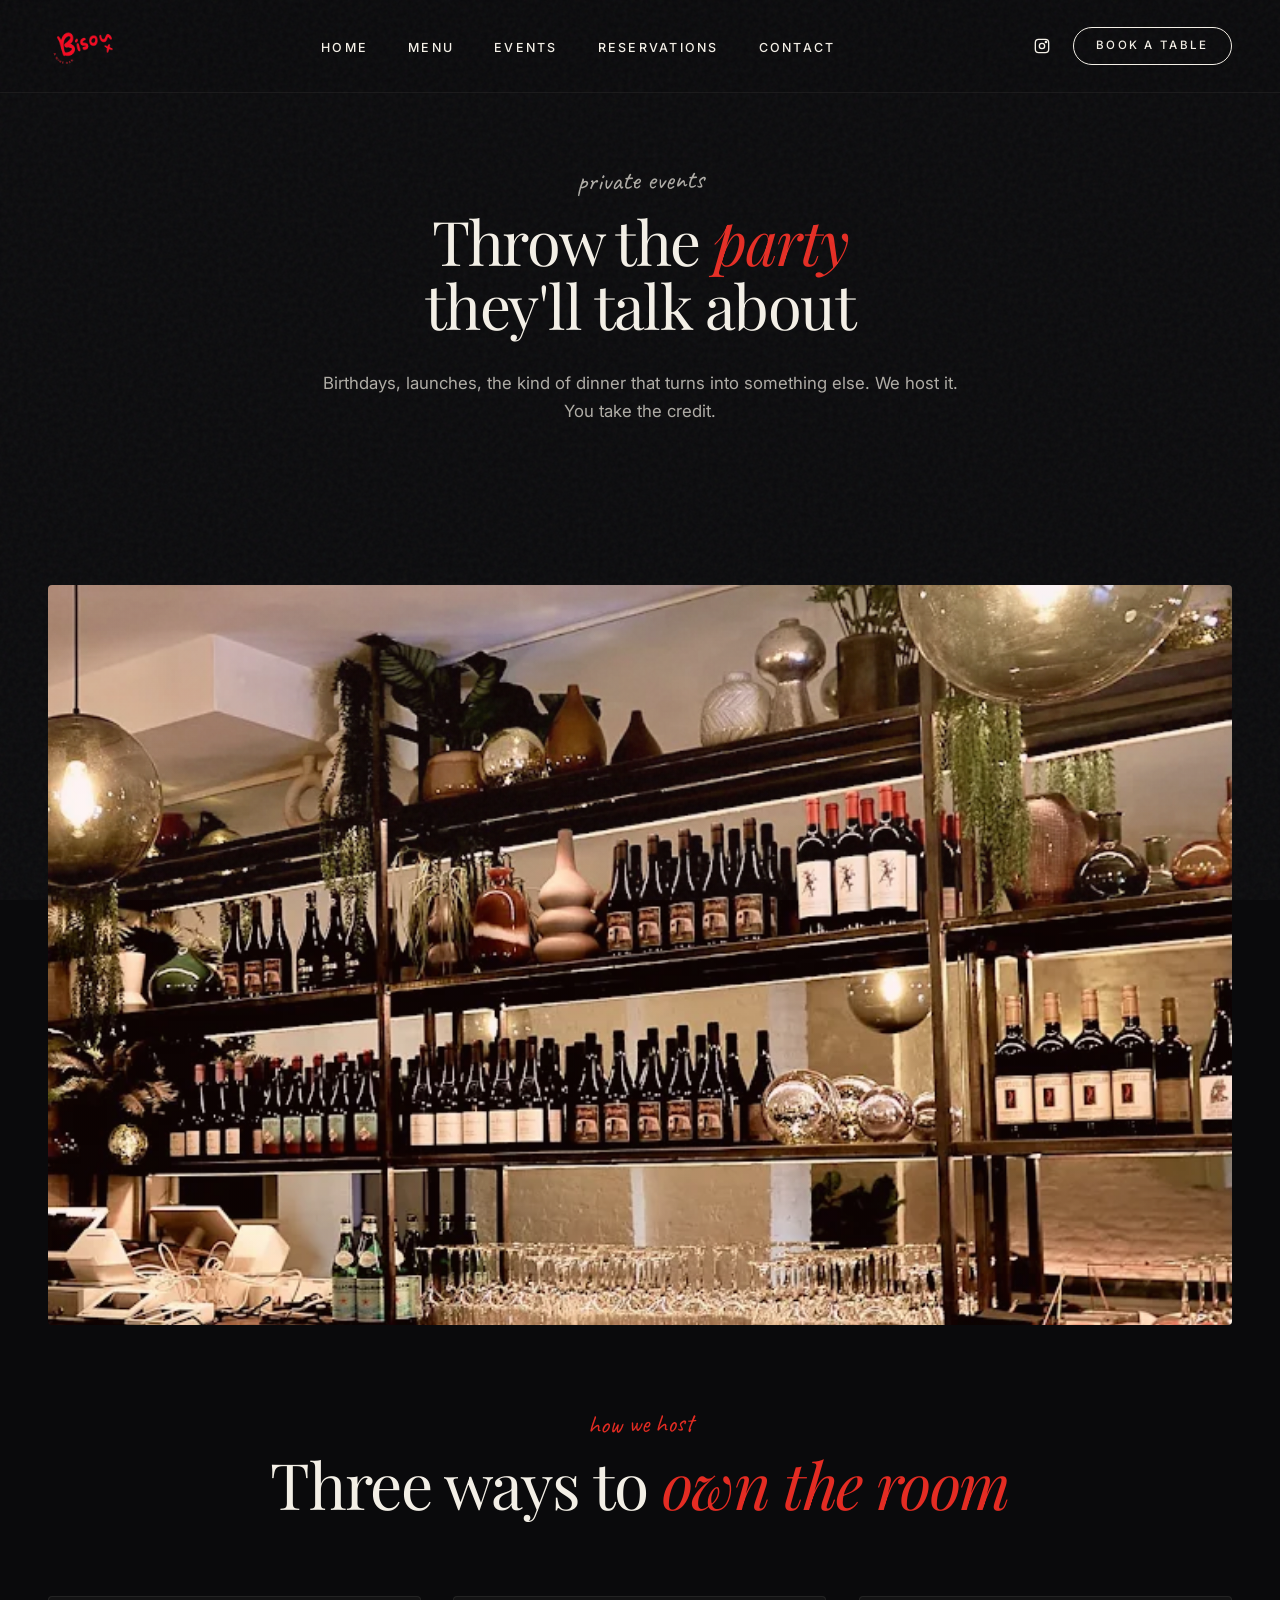
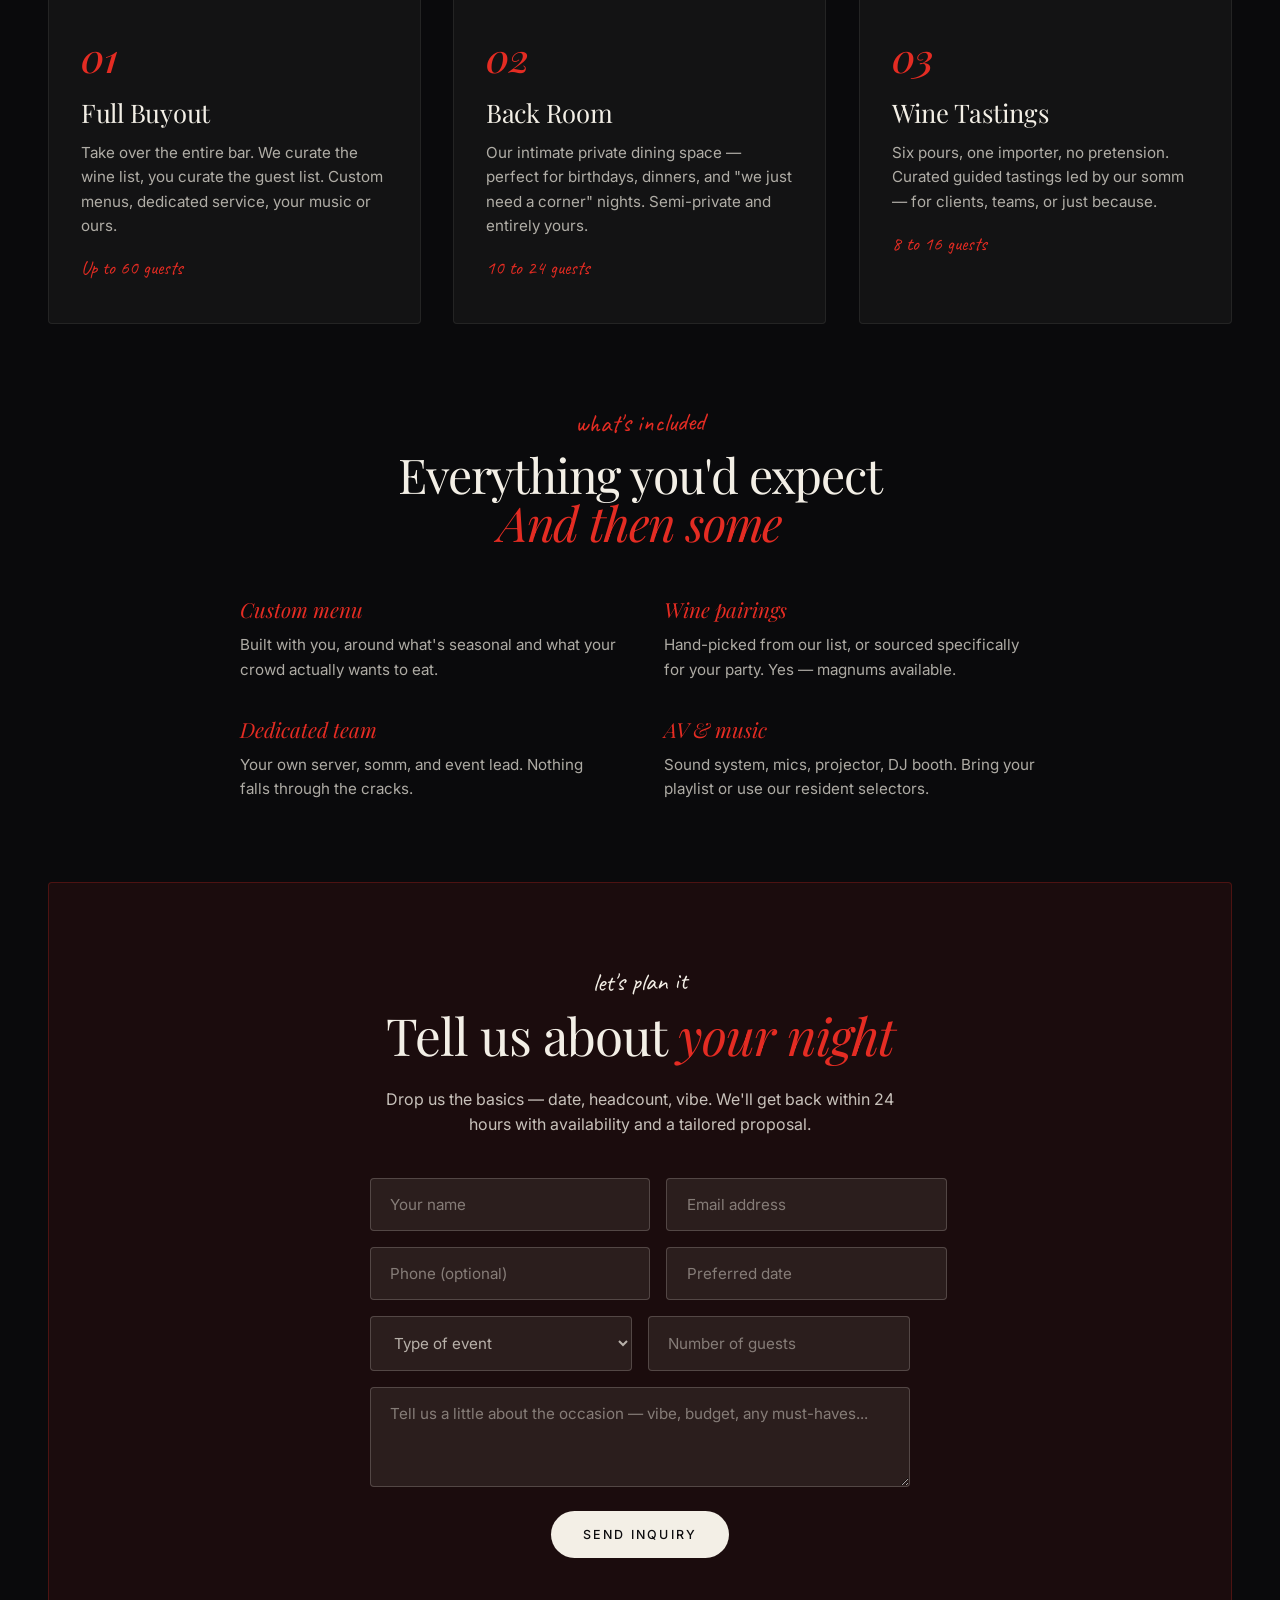
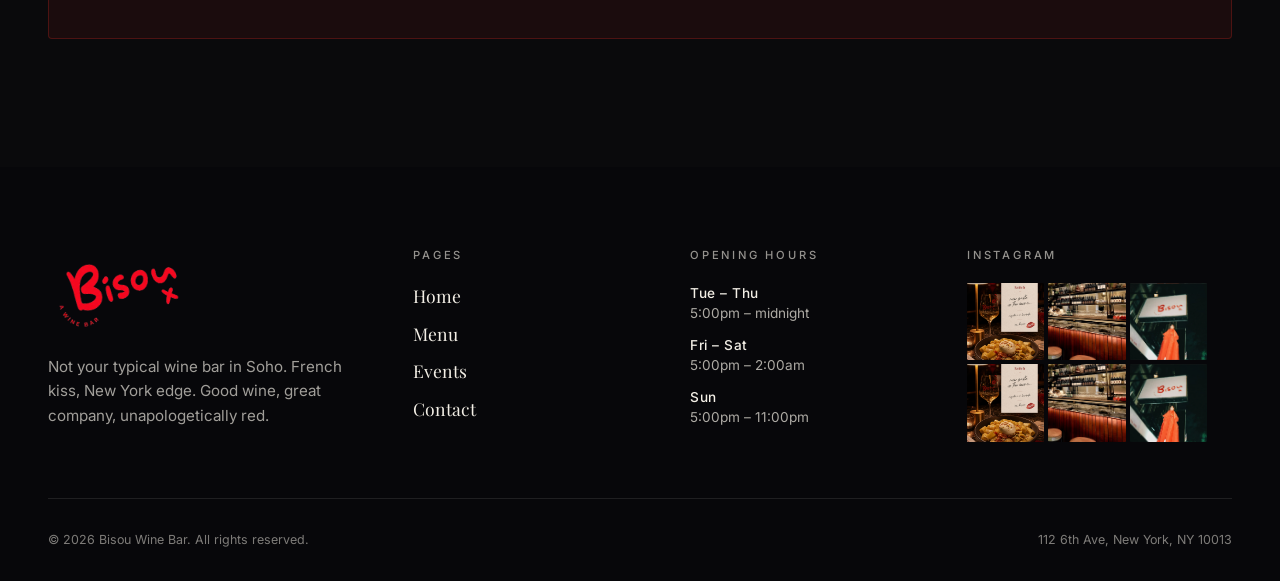
==== commit 1dc74184: "feat: dark theme redesign with Bridge-style layout, brand-mark loader - Restructure home around hero" ====
--- a/events.html
+++ b/events.html
@@ -7,6 +7,8 @@
 <title>Private Events — Bisou Wine Bar Soho NYC | Buyouts, Private Dining, Tastings</title>
 <meta name="description" content="Host your private event at Bisou Wine Bar in Soho. Full buyouts up to 60 guests, back-room private dining, wine tastings, and chef's table experiences.">
 <link rel="canonical" href="https://bisounyc.com/events.html">
+<link rel="icon" type="image/png" href="images/xx.png">
+<link rel="apple-touch-icon" href="images/xx.png">
 <meta name="robots" content="index, follow">
 
 <meta property="og:title" content="Private Events at Bisou Wine Bar Soho NYC">
@@ -39,19 +41,28 @@
 <link rel="preconnect" href="https://fonts.googleapis.com">
 <link rel="preconnect" href="https://fonts.gstatic.com" crossorigin>
 <link href="https://fonts.googleapis.com/css2?family=Playfair+Display:ital,wght@0,400;0,500;0,700;1,400;1,500;1,700&family=Inter:wght@300;400;500;600&family=Caveat:wght@400;600&display=swap" rel="stylesheet">
-<link rel="stylesheet" href="styles.css">
+<link rel="stylesheet" href="styles.css?v=3">
 </head>
-<body>
-
-<nav id="nav" class="solid" aria-label="Main navigation">
+<body class="home-dark">
+
+<nav id="nav" class="dark" aria-label="Main navigation">
   <a href="index.html" class="nav-logo" aria-label="Bisou home"><img src="images/logo.png" alt="Bisou — A Wine Bar"></a>
-  <ul class="nav-links">
-    <li><a href="index.html#story">Story</a></li>
+  <button class="nav-toggle" aria-label="Toggle menu" aria-expanded="false" aria-controls="primary-nav">
+    <span></span><span></span><span></span>
+  </button>
+  <ul class="nav-links" id="primary-nav">
+    <li><a href="index.html">Home</a></li>
     <li><a href="menu.html">Menu</a></li>
-    <li><a href="events.html">Private Events</a></li>
+    <li><a href="events.html">Events</a></li>
+    <li><a href="index.html#reservation">Reservations</a></li>
     <li><a href="index.html#contact">Contact</a></li>
-    <li><a href="https://resy.com/cities/new-york-ny/venues/bisou" target="_blank" rel="noopener" class="nav-cta" data-resy>Book a Table</a></li>
   </ul>
+  <div class="nav-right">
+    <a href="https://www.instagram.com/bisoubarnyc/" target="_blank" rel="noopener" aria-label="Instagram" class="nav-social">
+      <svg width="16" height="16" viewBox="0 0 24 24" fill="none" stroke="currentColor" stroke-width="2"><rect x="2" y="2" width="20" height="20" rx="5"/><circle cx="12" cy="12" r="4"/><circle cx="18" cy="6" r="1" fill="currentColor"/></svg>
+    </a>
+    <a href="https://resy.com/cities/new-york-ny/venues/bisou" target="_blank" rel="noopener" class="nav-cta nav-cta-outline" data-resy>Book a table</a>
+  </div>
 </nav>
 
 <header class="page-hero">
@@ -97,19 +108,19 @@
       <div style="display: grid; grid-template-columns: repeat(2, 1fr); gap: 2rem 3rem; margin-top: 3rem; text-align: left;">
         <div>
           <div style="font-family: var(--display); font-style: italic; color: var(--bisou-red); font-size: 1.3rem; margin-bottom: 0.5rem;">Custom menu</div>
-          <p style="color: rgba(14,14,16,0.7); font-size: 0.95rem; line-height: 1.6;">Built with you, around what's seasonal and what your crowd actually wants to eat.</p>
+          <p style="color: rgba(243,239,230,0.7); font-size: 0.95rem; line-height: 1.6;">Built with you, around what's seasonal and what your crowd actually wants to eat.</p>
         </div>
         <div>
           <div style="font-family: var(--display); font-style: italic; color: var(--bisou-red); font-size: 1.3rem; margin-bottom: 0.5rem;">Wine pairings</div>
-          <p style="color: rgba(14,14,16,0.7); font-size: 0.95rem; line-height: 1.6;">Hand-picked from our list, or sourced specifically for your party. Yes — magnums available.</p>
+          <p style="color: rgba(243,239,230,0.7); font-size: 0.95rem; line-height: 1.6;">Hand-picked from our list, or sourced specifically for your party. Yes — magnums available.</p>
         </div>
         <div>
           <div style="font-family: var(--display); font-style: italic; color: var(--bisou-red); font-size: 1.3rem; margin-bottom: 0.5rem;">Dedicated team</div>
-          <p style="color: rgba(14,14,16,0.7); font-size: 0.95rem; line-height: 1.6;">Your own server, somm, and event lead. Nothing falls through the cracks.</p>
+          <p style="color: rgba(243,239,230,0.7); font-size: 0.95rem; line-height: 1.6;">Your own server, somm, and event lead. Nothing falls through the cracks.</p>
         </div>
         <div>
           <div style="font-family: var(--display); font-style: italic; color: var(--bisou-red); font-size: 1.3rem; margin-bottom: 0.5rem;">AV & music</div>
-          <p style="color: rgba(14,14,16,0.7); font-size: 0.95rem; line-height: 1.6;">Sound system, mics, projector, DJ booth. Bring your playlist or use our resident selectors.</p>
+          <p style="color: rgba(243,239,230,0.7); font-size: 0.95rem; line-height: 1.6;">Sound system, mics, projector, DJ booth. Bring your playlist or use our resident selectors.</p>
         </div>
       </div>
     </div>
@@ -148,27 +159,39 @@
 </main>
 
 <!-- FOOTER -->
-<footer>
-  <div class="footer-top">
+<footer class="footer-dark">
+  <div class="footer-top footer-top-4col">
     <div class="footer-brand">
       <img src="images/logo.png" alt="Bisou — A Wine Bar" class="footer-logo">
       <p>Not your typical wine bar in Soho. French kiss, New York edge. Good wine, great company, unapologetically red.</p>
     </div>
     <div class="footer-col">
-      <h5>Visit</h5>
+      <h5>Pages</h5>
       <ul>
-        <li><a href="index.html#story">Story</a></li>
+        <li><a href="index.html">Home</a></li>
         <li><a href="menu.html">Menu</a></li>
-        <li><a href="events.html">Private Events</a></li>
+        <li><a href="events.html">Events</a></li>
+        <li><a href="index.html#contact">Contact</a></li>
       </ul>
     </div>
     <div class="footer-col">
-      <h5>Follow</h5>
-      <ul>
-        <li><a href="https://www.instagram.com/bisoubarnyc/" target="_blank" rel="noopener">Instagram</a></li>
-        <li><a href="https://resy.com/cities/ny/bisou" target="_blank" rel="noopener">Resy</a></li>
-        <li><a href="mailto:hello@bisounyc.com">Email</a></li>
-      </ul>
+      <h5>Opening hours</h5>
+      <div class="footer-hours">
+        <p><strong>Tue – Thu</strong><br>5:00pm – midnight</p>
+        <p><strong>Fri – Sat</strong><br>5:00pm – 2:00am</p>
+        <p><strong>Sun</strong><br>5:00pm – 11:00pm</p>
+      </div>
+    </div>
+    <div class="footer-col">
+      <h5>Instagram</h5>
+      <div class="footer-instagram" aria-label="Instagram preview">
+        <span class="ig-tile" style="background-image:url('images/menu-pasta.jpg')"></span>
+        <span class="ig-tile" style="background-image:url('images/private-events.webp')"></span>
+        <span class="ig-tile" style="background-image:url('images/hero.jpg')"></span>
+        <span class="ig-tile" style="background-image:url('images/menu-pasta.jpg')"></span>
+        <span class="ig-tile" style="background-image:url('images/private-events.webp')"></span>
+        <span class="ig-tile" style="background-image:url('images/hero.jpg')"></span>
+      </div>
     </div>
   </div>
   <div class="footer-bottom">
--- a/styles.css
+++ b/styles.css
@@ -82,6 +82,46 @@
   align-items: center;
 }
 
+.nav-toggle {
+  display: none;
+  background: transparent;
+  border: 0;
+  width: 44px;
+  height: 44px;
+  padding: 0;
+  cursor: pointer;
+  position: relative;
+  z-index: 101;
+}
+
+.nav-toggle span {
+  position: absolute;
+  left: 50%;
+  top: 50%;
+  display: block;
+  width: 26px;
+  height: 2px;
+  background: var(--midnight);
+  border-radius: 2px;
+  transform: translate(-50%, -50%);
+  transition: transform 0.3s ease, opacity 0.2s ease, top 0.3s ease;
+}
+
+.nav-toggle span:nth-child(1) { top: calc(50% - 7px); }
+.nav-toggle span:nth-child(3) { top: calc(50% + 7px); }
+
+.nav-toggle[aria-expanded="true"] span:nth-child(1) {
+  top: 50%;
+  transform: translate(-50%, -50%) rotate(45deg);
+}
+.nav-toggle[aria-expanded="true"] span:nth-child(2) {
+  opacity: 0;
+}
+.nav-toggle[aria-expanded="true"] span:nth-child(3) {
+  top: 50%;
+  transform: translate(-50%, -50%) rotate(-45deg);
+}
+
 .nav-links a {
   color: white;
   text-decoration: none;
@@ -128,6 +168,7 @@
 /* ============ HERO ============ */
 .hero {
   height: 100vh;
+  height: 100dvh;
   position: relative;
   overflow: hidden;
   display: flex;
@@ -148,7 +189,7 @@
   position: absolute;
   inset: 0;
   background:
-    linear-gradient(180deg, rgba(14,14,16,0.4) 0%, rgba(14,14,16,0) 30%, rgba(14,14,16,0) 50%, rgba(14,14,16,0.75) 100%);
+    linear-gradient(180deg, rgba(14,14,16,0.55) 0%, rgba(14,14,16,0.2) 30%, rgba(14,14,16,0.3) 55%, rgba(14,14,16,0.85) 100%);
   z-index: 1;
 }
 
@@ -219,6 +260,26 @@
   font-style: italic;
   font-size: 1.1rem;
   font-weight: 400;
+}
+
+/* ============ SCROLL REVEAL ============ */
+.reveal-on-scroll {
+  opacity: 0;
+  transform: translateY(28px);
+  transition: opacity 0.9s cubic-bezier(0.22, 1, 0.36, 1), transform 0.9s cubic-bezier(0.22, 1, 0.36, 1);
+  will-change: opacity, transform;
+}
+.reveal-on-scroll.is-visible {
+  opacity: 1;
+  transform: translateY(0);
+}
+
+@media (prefers-reduced-motion: reduce) {
+  .reveal-on-scroll {
+    opacity: 1;
+    transform: none;
+    transition: none;
+  }
 }
 
 .hero-scroll {
@@ -608,14 +669,6 @@
   background: var(--warm-ivory);
   color: var(--bisou-red);
 }
-
-.btn::after {
-  content: '→';
-  font-size: 1rem;
-  transition: transform 0.3s;
-}
-
-.btn:hover::after { transform: translateX(4px); }
 
 /* ============ RESERVATION ============ */
 .reservation {
@@ -1064,12 +1117,13 @@
 }
 
 .events-hero-image {
-  aspect-ratio: 21/9;
+  aspect-ratio: 16/10;
   background:
-    linear-gradient(rgba(228,44,35,0.1), rgba(228,44,35,0.1)),
-    url('images/private-events.webp') center/cover;
+    linear-gradient(rgba(228,44,35,0.05), rgba(228,44,35,0.05)),
+    url('images/private-events.webp') center top/cover;
   border-radius: 4px;
   margin-bottom: 5rem;
+  min-height: 360px;
 }
 
 .events-types {
@@ -1199,13 +1253,885 @@
   gap: 1rem;
 }
 
+/* ============================================================
+   ============ HOME — DARK THEME (Bridge-style) ==============
+   ============================================================ */
+
+/* ============================================================
+   ============ BISOU LOADER (brand mark reveal) ==============
+   ============================================================ */
+.bisou-loader {
+  position: fixed;
+  inset: 0;
+  background: #000;
+  z-index: 99999;
+  display: flex;
+  align-items: center;
+  justify-content: center;
+  transition: opacity 0.7s ease, visibility 0.7s ease;
+}
+.bisou-loader.is-hidden {
+  opacity: 0;
+  visibility: hidden;
+  pointer-events: none;
+}
+
+.bisou-loader-mark {
+  width: min(55vw, 320px);
+  height: auto;
+  display: block;
+  animation: bl-pulse 1.6s ease-in-out infinite;
+  transform-origin: center;
+}
+
+@keyframes bl-pulse {
+  0%, 100% { transform: scale(0.9); }
+  50%      { transform: scale(1.05); }
+}
+
+@media (prefers-reduced-motion: reduce) {
+  .bisou-loader-mark { animation: none; transform: none; }
+}
+
+html:has(body.home-dark) { background: #0a0a0c; }
+
+body.home-dark {
+  background: #0a0a0c !important;
+  color: var(--warm-ivory) !important;
+}
+
+body.home-dark main,
+body.home-dark header,
+body.home-dark section,
+body.home-dark .events-page,
+body.home-dark .menu-page,
+body.home-dark .page-hero {
+  background-color: #0a0a0c;
+}
+
+body.home-dark::before { opacity: 0.05; mix-blend-mode: screen; }
+
+/* NAV — dark variant: logo left, links center, actions right */
+nav.dark {
+  background: rgba(10, 10, 12, 0.85);
+  backdrop-filter: blur(18px);
+  border-bottom: 1px solid rgba(243, 239, 230, 0.06);
+  mix-blend-mode: normal;
+  display: grid;
+  grid-template-columns: auto 1fr auto;
+  align-items: center;
+  gap: 2rem;
+}
+
+nav.dark .nav-links {
+  justify-content: center;
+}
+
+nav.dark .nav-logo img {
+  height: 44px;
+}
+
+nav.dark .nav-right {
+  justify-self: end;
+}
+
+nav.dark .nav-links a {
+  color: var(--warm-ivory);
+}
+
+nav.dark .nav-links a:hover { color: var(--bisou-red); opacity: 1; }
+
+.nav-right {
+  display: flex;
+  align-items: center;
+  gap: 1.4rem;
+}
+
+.nav-social {
+  color: var(--warm-ivory);
+  display: inline-flex;
+  align-items: center;
+  justify-content: center;
+  transition: color 0.3s;
+}
+.nav-social:hover { color: var(--bisou-red); }
+
+.nav-cta-outline {
+  padding: 0.6rem 1.4rem;
+  border: 1px solid var(--warm-ivory);
+  background: transparent;
+  color: var(--warm-ivory) !important;
+  border-radius: 100px;
+  font-size: 0.72rem;
+  letter-spacing: 0.2em;
+  text-transform: uppercase;
+  text-decoration: none;
+  transition: all 0.3s;
+  font-weight: 500;
+}
+.nav-cta-outline:hover {
+  background: var(--bisou-red);
+  border-color: var(--bisou-red);
+  color: white !important;
+}
+
+/* HERO — centered + arrows */
+.hero.hero-dark { color: var(--warm-ivory); }
+
+.hero-dark .hero-overlay {
+  background:
+    linear-gradient(180deg, rgba(10,10,12,0.55) 0%, rgba(10,10,12,0.35) 30%, rgba(10,10,12,0.6) 70%, rgba(10,10,12,0.95) 100%);
+}
+
+.hero-content-center {
+  position: relative;
+  z-index: 2;
+  margin: 0 auto;
+  padding: 0 3rem;
+  max-width: 900px;
+  text-align: center;
+  align-items: center;
+  display: flex;
+  flex-direction: column;
+  align-self: center;
+}
+
+.hero-dark { align-items: center; justify-content: center; }
+
+.hero-eyebrow-italic {
+  font-family: var(--display);
+  font-style: italic;
+  color: var(--warm-ivory);
+  font-size: 1rem;
+  letter-spacing: 0.04em;
+  text-transform: none;
+  transform: none;
+  margin-bottom: 0.5rem;
+  opacity: 0.85;
+}
+
+.hero-dark h1 {
+  font-family: var(--display);
+  font-weight: 400;
+  font-size: clamp(2.6rem, 6vw, 5.5rem);
+  line-height: 1;
+  letter-spacing: -0.02em;
+  margin-bottom: 2.2rem;
+  color: var(--warm-ivory);
+}
+.hero-dark h1 em {
+  font-style: italic;
+  color: var(--bisou-red);
+  font-weight: 500;
+}
+
+.btn-outline-light {
+  background: transparent;
+  border: 1px solid var(--warm-ivory);
+  color: var(--warm-ivory);
+  padding: 0.95rem 2.2rem;
+  border-radius: 2px;
+  font-family: var(--body);
+  font-size: 0.72rem;
+  letter-spacing: 0.22em;
+  text-transform: uppercase;
+  text-decoration: none;
+  font-weight: 500;
+  transition: all 0.3s;
+  display: inline-flex;
+  align-items: center;
+  gap: 0.6rem;
+}
+.btn-outline-light:hover {
+  background: var(--bisou-red);
+  border-color: var(--bisou-red);
+  color: white;
+}
+
+.hero-arrow {
+  position: absolute;
+  top: 50%;
+  transform: translateY(-50%);
+  z-index: 3;
+  width: 36px;
+  height: 36px;
+  border-radius: 50%;
+  background: transparent;
+  border: 1px solid rgba(243,239,230,0.4);
+  color: var(--warm-ivory);
+  display: inline-flex;
+  align-items: center;
+  justify-content: center;
+  cursor: pointer;
+  transition: all 0.3s;
+}
+.hero-arrow:hover {
+  background: var(--bisou-red);
+  border-color: var(--bisou-red);
+}
+.hero-arrow-left { left: 1.5rem; }
+.hero-arrow-right { right: 1.5rem; }
+
+/* BOOKING STRIP */
+.booking-strip {
+  background: #0a0a0c;
+  padding: 2.5rem 3rem 1.5rem;
+  border-bottom: 1px solid rgba(243,239,230,0.06);
+}
+
+.booking-strip-inner {
+  max-width: 1100px;
+  margin: 0 auto;
+  display: grid;
+  grid-template-columns: 1fr 1fr 1fr auto;
+  gap: 1rem;
+  align-items: stretch;
+}
+
+.booking-field {
+  position: relative;
+  display: flex;
+  align-items: center;
+  background: rgba(243,239,230,0.04);
+  border: 1px solid rgba(243,239,230,0.12);
+  padding: 0 1rem;
+  transition: border-color 0.3s;
+}
+.booking-field:focus-within { border-color: var(--bisou-red); }
+
+.booking-icon {
+  display: inline-flex;
+  align-items: center;
+  color: rgba(243,239,230,0.55);
+  margin-right: 0.7rem;
+  flex-shrink: 0;
+}
+
+.booking-select,
+.booking-input {
+  flex: 1;
+  background: transparent;
+  border: 0;
+  outline: 0;
+  color: var(--warm-ivory);
+  font-family: var(--body);
+  font-size: 0.85rem;
+  letter-spacing: 0.04em;
+  padding: 1rem 0;
+  appearance: none;
+  -webkit-appearance: none;
+  cursor: pointer;
+}
+.booking-input::-webkit-calendar-picker-indicator { filter: invert(0.7); cursor: pointer; }
+.booking-select option { background: #0a0a0c; color: var(--warm-ivory); }
+
+.booking-submit {
+  display: inline-flex;
+  align-items: center;
+  justify-content: center;
+  padding: 0 2.5rem;
+  background: transparent;
+  border: 1px solid var(--warm-ivory);
+  color: var(--warm-ivory);
+  text-decoration: none;
+  font-family: var(--body);
+  font-size: 0.72rem;
+  letter-spacing: 0.22em;
+  text-transform: uppercase;
+  font-weight: 500;
+  transition: all 0.3s;
+  white-space: nowrap;
+}
+.booking-submit:hover {
+  background: var(--bisou-red);
+  border-color: var(--bisou-red);
+}
+
+.booking-credit {
+  max-width: 1100px;
+  margin: 1rem auto 0;
+  font-size: 0.7rem;
+  letter-spacing: 0.18em;
+  color: rgba(243,239,230,0.45);
+  text-transform: lowercase;
+}
+
+/* TRIO — Hours / Image / Happy Hour */
+.trio {
+  background: #0a0a0c;
+  padding: 6rem 3rem;
+}
+
+.trio-inner {
+  max-width: 1200px;
+  margin: 0 auto;
+  display: grid;
+  grid-template-columns: 1fr 1.1fr 1fr;
+  gap: 4rem;
+  align-items: center;
+}
+
+.trio-col {
+  text-align: center;
+  display: flex;
+  flex-direction: column;
+  align-items: center;
+}
+
+.trio .section-label {
+  font-family: var(--display);
+  font-style: italic;
+  color: var(--warm-ivory);
+  font-size: 0.95rem;
+  letter-spacing: 0.04em;
+  opacity: 0.6;
+  margin-bottom: 0.6rem;
+  transform: none;
+}
+
+.trio-title {
+  font-family: var(--display);
+  font-weight: 400;
+  font-size: clamp(1.8rem, 2.6vw, 2.4rem);
+  letter-spacing: -0.01em;
+  margin-bottom: 2rem;
+  color: var(--warm-ivory);
+}
+
+.trio-hours {
+  display: flex;
+  flex-direction: column;
+  gap: 0.5rem;
+  margin-bottom: 2rem;
+}
+
+.trio-hours-row {
+  display: flex;
+  flex-direction: column;
+  gap: 0.2rem;
+}
+
+.trio-day {
+  font-family: var(--body);
+  font-size: 0.85rem;
+  color: rgba(243,239,230,0.7);
+  letter-spacing: 0.04em;
+}
+
+.trio-time {
+  font-family: var(--display);
+  font-style: italic;
+  font-size: 1rem;
+  color: var(--warm-ivory);
+}
+
+.trio-offer {
+  font-size: 0.88rem;
+  color: rgba(243,239,230,0.78);
+  line-height: 1.6;
+}
+
+.trio-link {
+  font-family: var(--body);
+  font-size: 0.72rem;
+  letter-spacing: 0.22em;
+  text-transform: uppercase;
+  color: var(--warm-ivory);
+  text-decoration: none;
+  border-bottom: 1px solid rgba(243,239,230,0.4);
+  padding-bottom: 0.3rem;
+  margin-top: 1rem;
+  transition: all 0.3s;
+}
+.trio-link:hover {
+  color: var(--bisou-red);
+  border-color: var(--bisou-red);
+}
+
+.trio-image {
+  aspect-ratio: 4/5;
+  background: url('images/hero.jpg') center/cover;
+  border-radius: 2px;
+}
+
+/* WIDE BANNER */
+.wide-banner {
+  width: 100%;
+  height: clamp(280px, 38vw, 520px);
+  background: #0a0a0c;
+  position: relative;
+  overflow: hidden;
+}
+
+.wide-banner-inner {
+  position: absolute;
+  inset: 0;
+  background:
+    linear-gradient(rgba(10,10,12,0.25), rgba(10,10,12,0.45)),
+    url('images/menu-pasta.jpg') center/cover;
+}
+
+/* RECOMMEND */
+.recommend {
+  background: #0a0a0c;
+  padding: 6rem 3rem;
+}
+
+.recommend-head {
+  text-align: center;
+  max-width: 720px;
+  margin: 0 auto 4rem;
+}
+
+.recommend .section-label {
+  font-family: var(--display);
+  font-style: italic;
+  color: var(--warm-ivory);
+  font-size: 0.95rem;
+  letter-spacing: 0.04em;
+  opacity: 0.6;
+  margin-bottom: 0.6rem;
+  transform: none;
+}
+
+.recommend-title {
+  font-family: var(--display);
+  font-weight: 400;
+  font-size: clamp(2.2rem, 3.5vw, 3.2rem);
+  letter-spacing: -0.02em;
+  margin-bottom: 1rem;
+  color: var(--warm-ivory);
+}
+
+.recommend-sub {
+  font-size: 0.95rem;
+  color: rgba(243,239,230,0.65);
+  line-height: 1.6;
+}
+
+.recommend-grid {
+  max-width: 1200px;
+  margin: 0 auto;
+  display: grid;
+  grid-template-columns: 1fr 1.1fr;
+  gap: 4rem;
+  align-items: start;
+}
+
+.recommend-list {
+  list-style: none;
+  display: flex;
+  flex-direction: column;
+  gap: 1.4rem;
+}
+
+.recommend-list li {
+  border-bottom: 1px dashed rgba(243,239,230,0.15);
+  padding-bottom: 1.4rem;
+}
+.recommend-list li:last-child { border-bottom: 0; }
+
+.recommend-row {
+  display: flex;
+  align-items: baseline;
+  gap: 0.8rem;
+  margin-bottom: 0.4rem;
+}
+
+.recommend-name {
+  font-family: var(--display);
+  font-size: 1.2rem;
+  letter-spacing: -0.01em;
+  color: var(--warm-ivory);
+  white-space: nowrap;
+}
+.recommend-name em {
+  font-style: italic;
+  color: var(--bisou-red);
+}
+
+.recommend-dot {
+  flex: 1;
+  height: 1px;
+  background: rgba(243,239,230,0.18);
+  margin-top: 0.4rem;
+}
+
+.recommend-price {
+  font-family: var(--display);
+  font-style: italic;
+  color: var(--bisou-red);
+  font-size: 1.1rem;
+  font-weight: 500;
+}
+
+.recommend-desc {
+  font-size: 0.9rem;
+  color: rgba(243,239,230,0.6);
+  line-height: 1.5;
+}
+
+.recommend-cta {
+  margin-top: 2rem;
+  align-self: start;
+  grid-column: 1;
+}
+
+.recommend-image {
+  aspect-ratio: 5/4;
+  grid-column: 2;
+  grid-row: 1 / span 2;
+  background:
+    linear-gradient(rgba(10,10,12,0.1), rgba(10,10,12,0.1)),
+    url('images/menu-pasta.jpg') center/cover;
+  border-radius: 2px;
+}
+
+/* PROMO ROW */
+.promo-row {
+  display: grid;
+  grid-template-columns: 1fr 1.1fr 1fr;
+  min-height: 280px;
+  background: #0a0a0c;
+}
+
+.promo-card {
+  position: relative;
+  display: flex;
+  align-items: flex-end;
+  padding: 2.5rem 2rem;
+  text-decoration: none;
+  overflow: hidden;
+  min-height: 260px;
+}
+
+.promo-card::before {
+  content: '';
+  position: absolute;
+  inset: 0;
+  background-size: cover;
+  background-position: center;
+  transition: transform 0.7s ease;
+  z-index: 0;
+}
+.promo-card:hover::before { transform: scale(1.05); }
+
+.promo-card::after {
+  content: '';
+  position: absolute;
+  inset: 0;
+  background: linear-gradient(180deg, rgba(10,10,12,0.2) 0%, rgba(10,10,12,0.85) 100%);
+  z-index: 1;
+}
+
+.promo-card-events::before { background-image: url('images/private-events.webp'); }
+.promo-card-promo::before { background-image: url('images/dj.png'), url('images/hero.jpg'); background-color: var(--deep-wine); background-blend-mode: multiply; }
+
+.promo-card-content {
+  position: relative;
+  z-index: 2;
+  color: var(--warm-ivory);
+}
+
+.promo-card-content h3 {
+  font-family: var(--display);
+  font-size: 1.8rem;
+  font-weight: 400;
+  letter-spacing: -0.01em;
+  margin-bottom: 0.5rem;
+  color: var(--warm-ivory);
+}
+
+.promo-card-link {
+  font-family: var(--body);
+  font-size: 0.7rem;
+  letter-spacing: 0.22em;
+  text-transform: uppercase;
+  color: rgba(243,239,230,0.7);
+  border-bottom: 1px solid rgba(243,239,230,0.4);
+  padding-bottom: 0.2rem;
+  display: inline-block;
+}
+
+.promo-map {
+  display: block;
+  position: relative;
+  background: #1a1a1d;
+  min-height: 260px;
+}
+
+.promo-map-embed {
+  width: 100%;
+  height: 100%;
+  border: 0;
+  display: block;
+  filter: invert(1) hue-rotate(180deg) saturate(0.6) brightness(0.85);
+}
+
+/* RESERVATION CTA — dark variant */
+.reservation-dark {
+  background: #0a0a0c !important;
+  border-top: 1px solid rgba(243,239,230,0.08);
+  border-bottom: 1px solid rgba(243,239,230,0.08);
+}
+
+.reservation-dark::before,
+.reservation-dark::after {
+  background: url('images/kiss.png') center/contain no-repeat;
+  filter: brightness(0) saturate(100%) invert(28%) sepia(76%) saturate(4096%) hue-rotate(353deg) brightness(95%) contrast(95%);
+  opacity: 0.6;
+}
+
+.reservation-dark .section-label {
+  color: var(--bisou-red) !important;
+}
+
+.btn-ghost-light {
+  background: transparent;
+  border: 1px solid var(--warm-ivory);
+  color: var(--warm-ivory);
+}
+.btn-ghost-light:hover {
+  background: var(--warm-ivory);
+  color: var(--bisou-red);
+}
+
+/* FOOTER — dark, 4 columns */
+.footer-dark {
+  background: #07070a;
+  color: var(--warm-ivory);
+  padding: 5rem 3rem 2rem;
+}
+
+.footer-top-4col {
+  max-width: 1300px;
+  margin: 0 auto;
+  display: grid;
+  grid-template-columns: 1.4fr 1fr 1fr 1.2fr;
+  gap: 3.5rem;
+  padding-bottom: 3.5rem;
+  border-bottom: 1px solid rgba(243,239,230,0.1);
+}
+
+.footer-hours p {
+  font-family: var(--body);
+  font-size: 0.85rem;
+  color: rgba(243,239,230,0.7);
+  line-height: 1.5;
+  margin-bottom: 0.7rem;
+}
+
+.footer-hours strong {
+  font-weight: 500;
+  color: var(--warm-ivory);
+  letter-spacing: 0.04em;
+}
+
+.footer-instagram {
+  display: grid;
+  grid-template-columns: repeat(3, 1fr);
+  gap: 4px;
+  max-width: 240px;
+}
+
+.ig-tile {
+  aspect-ratio: 1/1;
+  background-size: cover;
+  background-position: center;
+  display: block;
+  border-radius: 1px;
+  transition: opacity 0.3s;
+}
+.ig-tile:hover { opacity: 0.7; }
+
+/* ============ MENU PAGE — DARK OVERRIDES ============ */
+body.home-dark .page-hero {
+  background: #0a0a0c;
+  color: var(--warm-ivory);
+}
+body.home-dark .page-hero h1 {
+  color: var(--warm-ivory);
+}
+body.home-dark .page-hero h1 em {
+  color: var(--bisou-red);
+}
+body.home-dark .page-hero .section-label {
+  color: var(--warm-ivory);
+  opacity: 0.7;
+}
+body.home-dark .page-hero .lead {
+  color: rgba(243,239,230,0.7);
+}
+
+body.home-dark .menu-tab {
+  background: transparent;
+  border: 1px solid rgba(243,239,230,0.25);
+  color: var(--warm-ivory);
+}
+body.home-dark .menu-tab.active,
+body.home-dark .menu-tab:hover {
+  background: var(--bisou-red);
+  border-color: var(--bisou-red);
+  color: var(--warm-ivory);
+}
+
+body.home-dark .menu-page {
+  background: #0a0a0c;
+  color: var(--warm-ivory);
+}
+
+body.home-dark .menu-section-title {
+  color: var(--warm-ivory);
+}
+body.home-dark .menu-section-title::before {
+  color: var(--bisou-red);
+}
+body.home-dark .menu-section-sub {
+  color: var(--bisou-red);
+}
+
+body.home-dark .menu-item {
+  border-bottom: 1px dashed rgba(243,239,230,0.18);
+}
+body.home-dark .menu-item h4 {
+  color: var(--warm-ivory);
+}
+body.home-dark .menu-item .price {
+  color: var(--bisou-red);
+}
+body.home-dark .menu-item .desc {
+  color: rgba(243,239,230,0.65);
+}
+body.home-dark .menu-item .badge {
+  color: var(--bisou-red);
+}
+
+body.home-dark .wine-row {
+  border-bottom: 1px dashed rgba(243,239,230,0.15);
+}
+body.home-dark .wine-origin {
+  color: rgba(243,239,230,0.5);
+}
+body.home-dark .wine-name {
+  color: var(--warm-ivory);
+}
+body.home-dark .wine-price {
+  color: var(--bisou-red);
+}
+
+body.home-dark .menu-disclaimer {
+  color: rgba(243,239,230,0.45);
+  border-top: 1px solid rgba(243,239,230,0.12);
+}
+body.home-dark .menu-legend {
+  color: rgba(243,239,230,0.7);
+}
+body.home-dark .menu-legend strong {
+  color: var(--bisou-red);
+}
+
+/* ============ EVENTS PAGE — DARK OVERRIDES ============ */
+body.home-dark .events-page {
+  background: #0a0a0c;
+  color: var(--warm-ivory);
+}
+
+body.home-dark .events-page .section-title {
+  color: var(--warm-ivory);
+}
+body.home-dark .events-page .section-title em {
+  color: var(--bisou-red);
+}
+body.home-dark .events-page .section-label {
+  color: var(--bisou-red);
+}
+
+body.home-dark .event-type {
+  background: rgba(243,239,230,0.04);
+  border: 1px solid rgba(243,239,230,0.08);
+  color: var(--warm-ivory);
+}
+body.home-dark .event-type:hover {
+  background: rgba(243,239,230,0.06);
+}
+body.home-dark .event-type h3 {
+  color: var(--warm-ivory);
+}
+body.home-dark .event-type p {
+  color: rgba(243,239,230,0.7);
+}
+body.home-dark .event-type .num {
+  color: var(--bisou-red);
+}
+body.home-dark .event-type .capacity {
+  color: var(--bisou-red);
+}
+
+body.home-dark .event-cta {
+  background: rgba(228,44,35,0.08);
+  border: 1px solid rgba(228,44,35,0.25);
+}
+body.home-dark .event-cta h2 {
+  color: var(--warm-ivory);
+}
+body.home-dark .event-cta h2 em {
+  color: var(--bisou-red);
+}
+
 /* ============ RESPONSIVE ============ */
 @media (max-width: 900px) {
   nav { padding: 1.2rem 1.5rem; }
   nav.scrolled, nav.solid { padding: 0.8rem 1.5rem; }
-  .nav-links { display: none; }
-
-  .hero-content { padding: 0 1.5rem 4rem; }
+
+  .nav-toggle { display: flex; }
+
+  .marquee-track { animation-duration: 22s; }
+
+  .nav-backdrop { display: none; }
+
+  .nav-links {
+    position: fixed;
+    inset: 0;
+    width: 100vw;
+    height: 100vh;
+    height: 100dvh;
+    background: var(--warm-ivory);
+    flex-direction: column;
+    align-items: stretch;
+    justify-content: flex-start;
+    gap: 0;
+    padding: 5.5rem 2rem 2rem;
+    margin: 0;
+    opacity: 0;
+    visibility: hidden;
+    transition: opacity 0.25s ease, visibility 0.25s ease;
+    z-index: 99;
+    overflow-y: auto;
+  }
+  .nav-links.open {
+    opacity: 1;
+    visibility: visible;
+  }
+
+  .nav-links li { border-bottom: 1px solid rgba(14,14,16,0.08); }
+  .nav-links li:last-child { border-bottom: 0; margin-top: 1.5rem; }
+
+  .nav-links a {
+    display: block;
+    padding: 1.2rem 0.5rem;
+    color: var(--midnight) !important;
+    font-size: 1rem;
+  }
+
+  .nav-links .nav-cta {
+    text-align: center;
+    padding: 1rem 1.4rem;
+    border: 1px solid var(--bisou-red);
+    background: var(--bisou-red);
+    color: white !important;
+  }
+
+  .hero-content { padding: 0 1.5rem 7rem; }
 
   section.story,
   section.menu-teaser,
@@ -1234,7 +2160,9 @@
   .menu-page,
   .page-hero { padding-left: 1.5rem; padding-right: 1.5rem; }
 
-  .page-hero { padding-top: 7rem; padding-bottom: 2.5rem; }
+  .page-hero { padding-top: 7rem; padding-bottom: 1rem; }
+  .events-page { padding-top: 1.5rem; }
+  .events-hero-image { min-height: 220px; margin-bottom: 3rem; }
   .page-hero .section-label { font-size: 1.3rem; }
   .page-hero h1 {
     font-size: clamp(1.9rem, 8vw, 2.6rem);
@@ -1252,4 +2180,54 @@
   .wine-origin { grid-column: 1 / -1; font-size: 0.85rem; }
 
   .story-stats { flex-wrap: wrap; gap: 1.5rem 2rem; }
-}
+
+  /* HOME DARK — mobile */
+  body.home-dark nav.dark {
+    grid-template-columns: auto auto;
+    gap: 1rem;
+  }
+  body.home-dark .nav-right { display: none; }
+  body.home-dark nav.dark .nav-logo img { height: 36px; }
+
+  body.home-dark .nav-links {
+    background: #0a0a0c;
+  }
+  body.home-dark .nav-links li { border-bottom: 1px solid rgba(243,239,230,0.08); }
+  body.home-dark .nav-links a { color: var(--warm-ivory) !important; }
+
+  body.home-dark .nav-toggle span { background: var(--warm-ivory); }
+
+  .hero-arrow-left { left: 0.6rem; }
+  .hero-arrow-right { right: 0.6rem; }
+  .hero-arrow { width: 32px; height: 32px; }
+
+  .booking-strip { padding: 1.5rem 1.2rem 1rem; }
+  .booking-strip-inner { grid-template-columns: 1fr; gap: 0.6rem; }
+  .booking-submit { padding: 1rem 2rem; }
+
+  .trio { padding: 4rem 1.5rem; }
+  .trio-inner { grid-template-columns: 1fr; gap: 3rem; }
+  .trio-image { aspect-ratio: 4/3; order: -1; }
+
+  .wide-banner { height: clamp(200px, 50vw, 320px); }
+
+  .recommend { padding: 4rem 1.5rem; }
+  .recommend-grid { grid-template-columns: 1fr; gap: 2.5rem; }
+  .recommend-image { grid-column: 1; grid-row: auto; aspect-ratio: 4/3; order: -1; }
+  .recommend-cta { grid-column: 1; align-self: center; }
+
+  .promo-row { grid-template-columns: 1fr; }
+  .promo-card, .promo-map { min-height: 220px; }
+
+  .footer-top-4col {
+    grid-template-columns: 1fr 1fr;
+    gap: 2.5rem;
+  }
+  .footer-brand { grid-column: 1 / -1; }
+
+  .reservation-dark { padding: 6rem 1.5rem; }
+}
+
+@media (max-width: 540px) {
+  .footer-top-4col { grid-template-columns: 1fr; }
+}
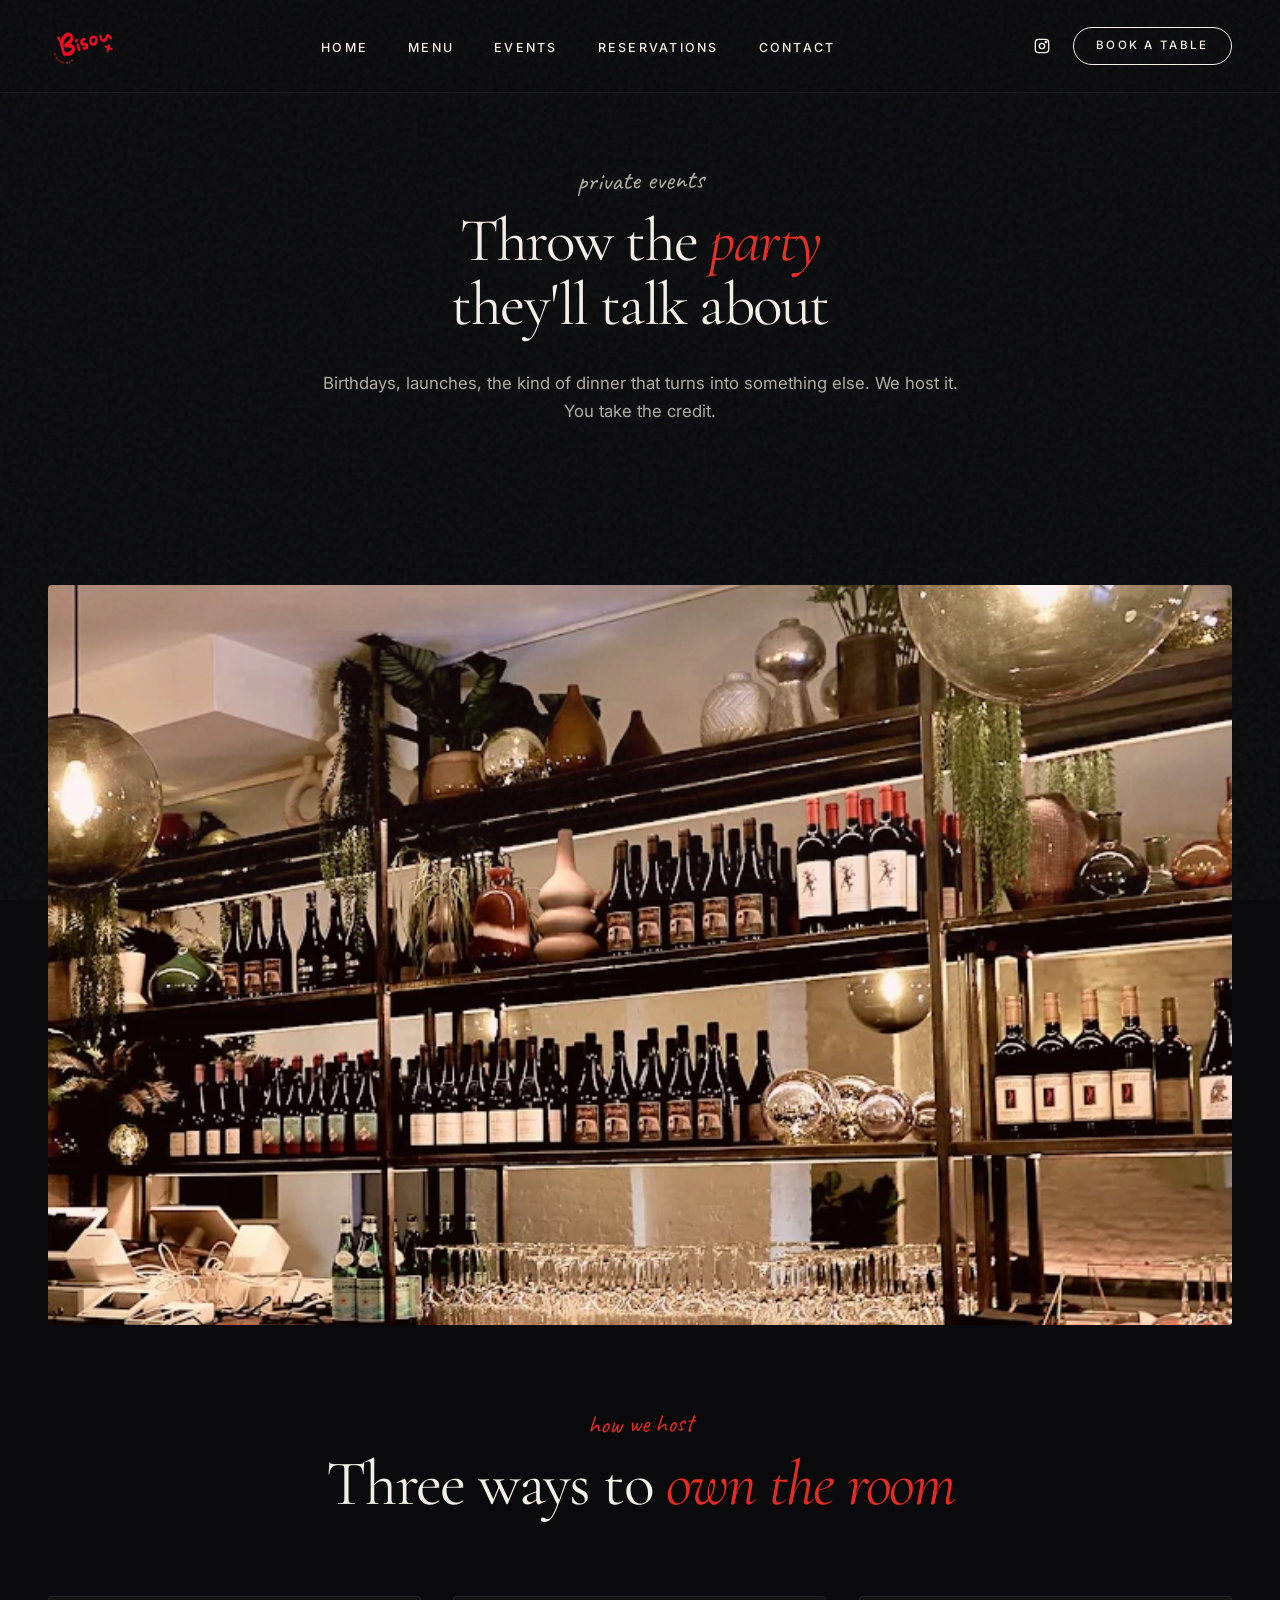
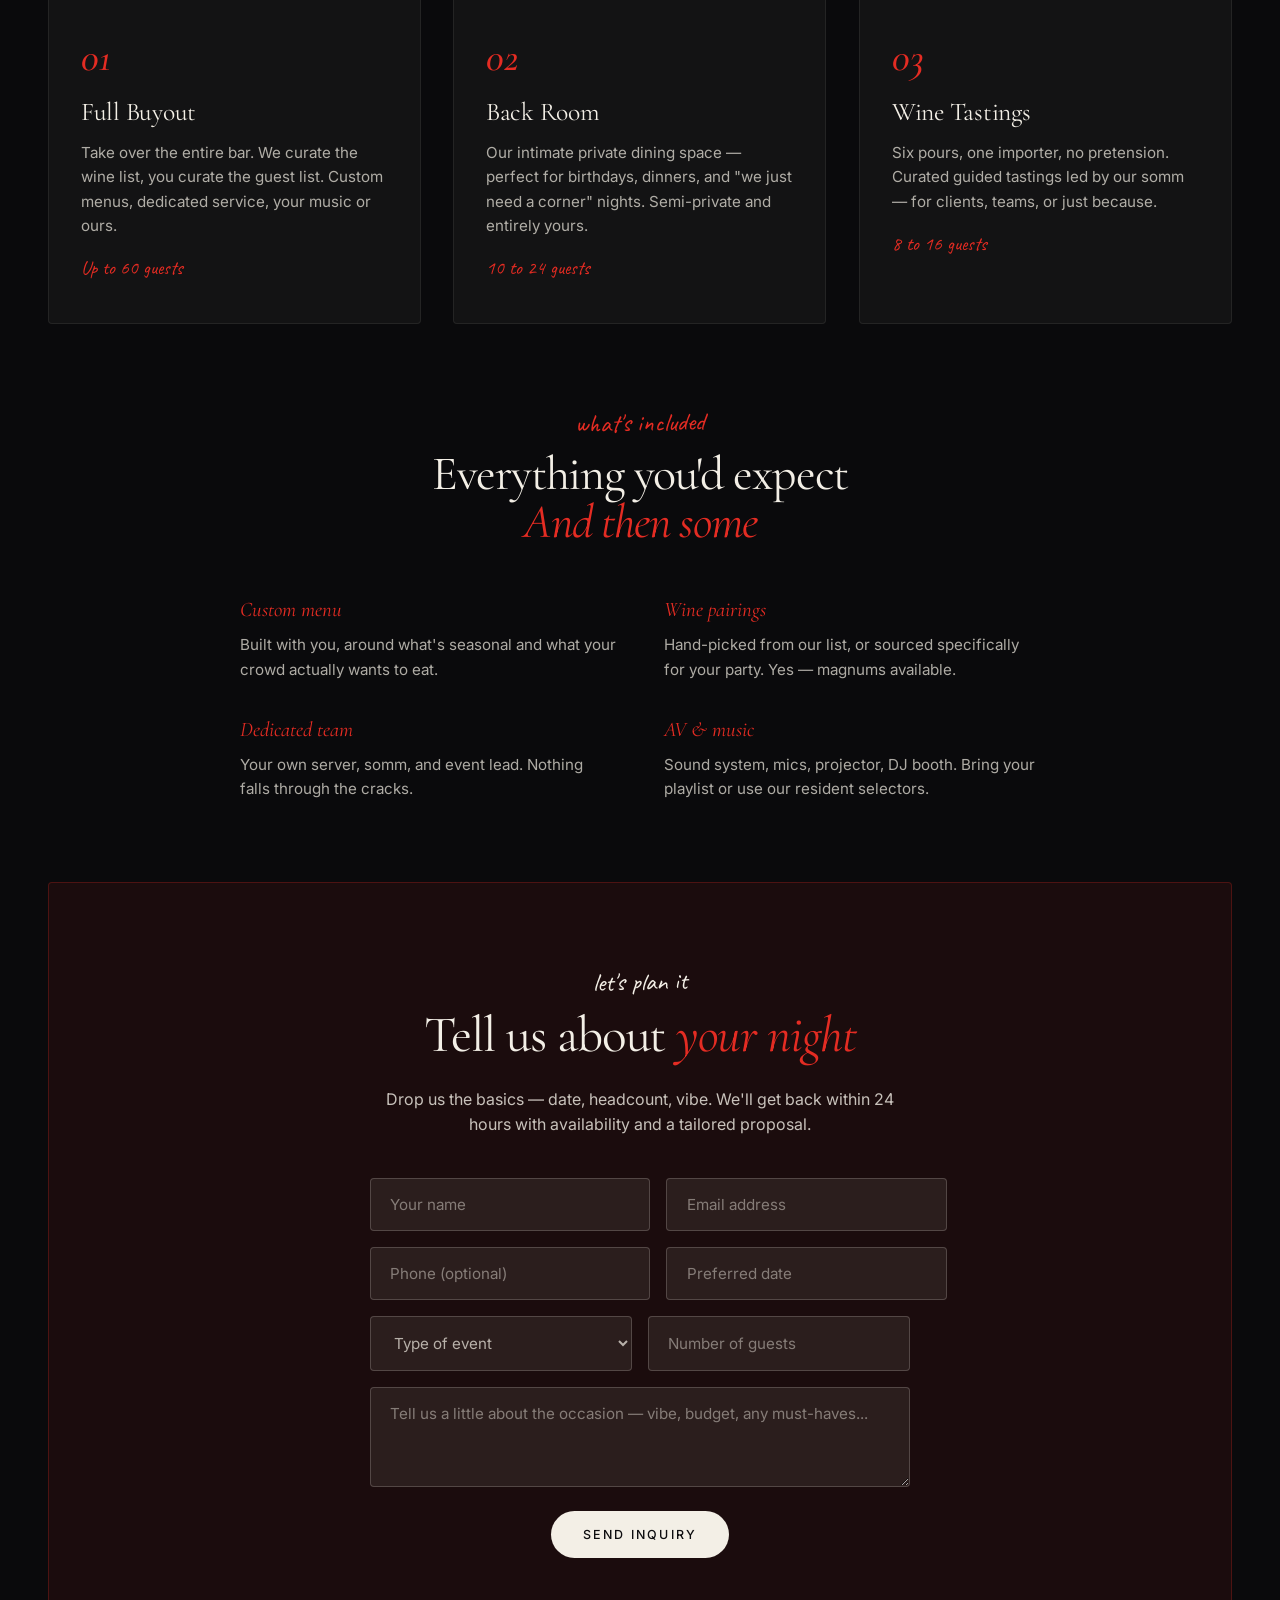
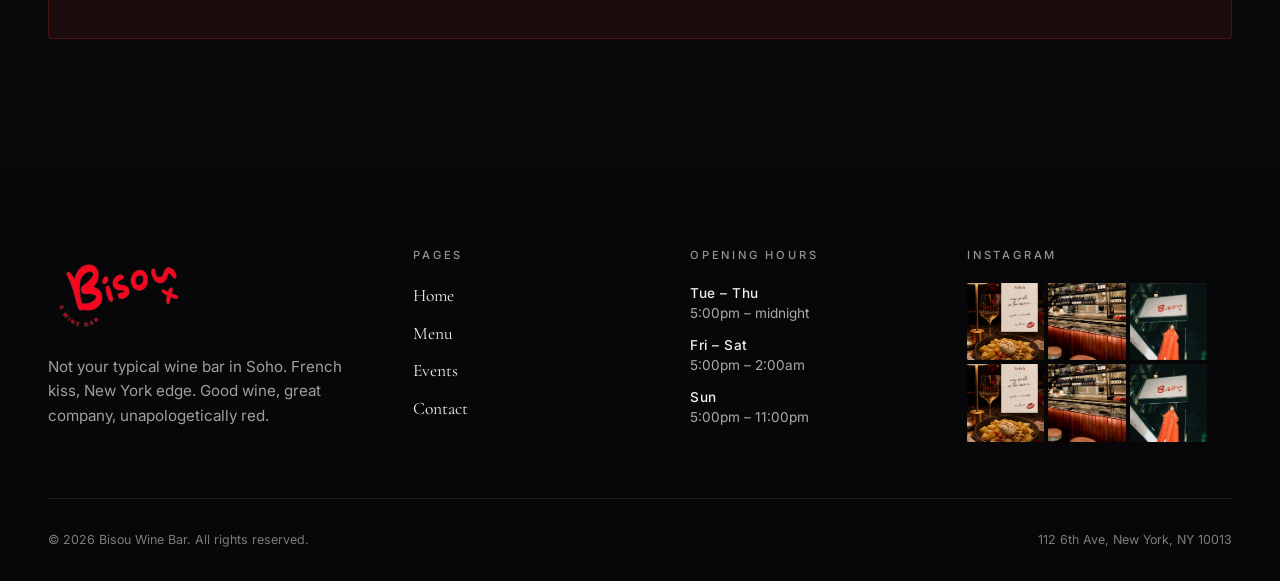
==== commit 6a78439a: "Try Cormorant Garamond for display + Inter for menu prices Swap Playfair Display for Cormorant Garam" ====
--- a/events.html
+++ b/events.html
@@ -40,7 +40,7 @@
 
 <link rel="preconnect" href="https://fonts.googleapis.com">
 <link rel="preconnect" href="https://fonts.gstatic.com" crossorigin>
-<link href="https://fonts.googleapis.com/css2?family=Playfair+Display:ital,wght@0,400;0,500;0,700;1,400;1,500;1,700&family=Inter:wght@300;400;500;600&family=Caveat:wght@400;600&display=swap" rel="stylesheet">
+<link href="https://fonts.googleapis.com/css2?family=Cormorant+Garamond:ital,wght@0,400;0,500;0,600;0,700;1,400;1,500;1,600;1,700&family=Inter:wght@300;400;500;600;700&family=Caveat:wght@400;600&display=swap" rel="stylesheet">
 <link rel="stylesheet" href="styles.css?v=3">
 </head>
 <body class="home-dark">
--- a/styles.css
+++ b/styles.css
@@ -6,7 +6,7 @@
   --midnight: #0E0E10;
   --soft-blue: #49607A;
   --deep-wine: #4A0D0D;
-  --display: 'Playfair Display', serif;
+  --display: 'Cormorant Garamond', serif;
   --body: 'Inter', sans-serif;
   --hand: 'Caveat', cursive;
 }
@@ -1030,11 +1030,11 @@
 }
 
 .menu-item .price {
-  font-family: var(--display);
-  font-style: italic;
-  color: var(--bisou-red);
-  font-size: 1.1rem;
-  font-weight: 500;
+  font-family: var(--body);
+  color: var(--bisou-red);
+  font-size: 1rem;
+  font-weight: 600;
+  letter-spacing: 0.01em;
   white-space: nowrap;
 }
 
@@ -1076,11 +1076,11 @@
 }
 
 .wine-price {
-  font-family: var(--display);
-  font-style: italic;
-  color: var(--bisou-red);
-  font-size: 1rem;
-  font-weight: 500;
+  font-family: var(--body);
+  color: var(--bisou-red);
+  font-size: 0.95rem;
+  font-weight: 600;
+  letter-spacing: 0.01em;
   white-space: nowrap;
 }
 
